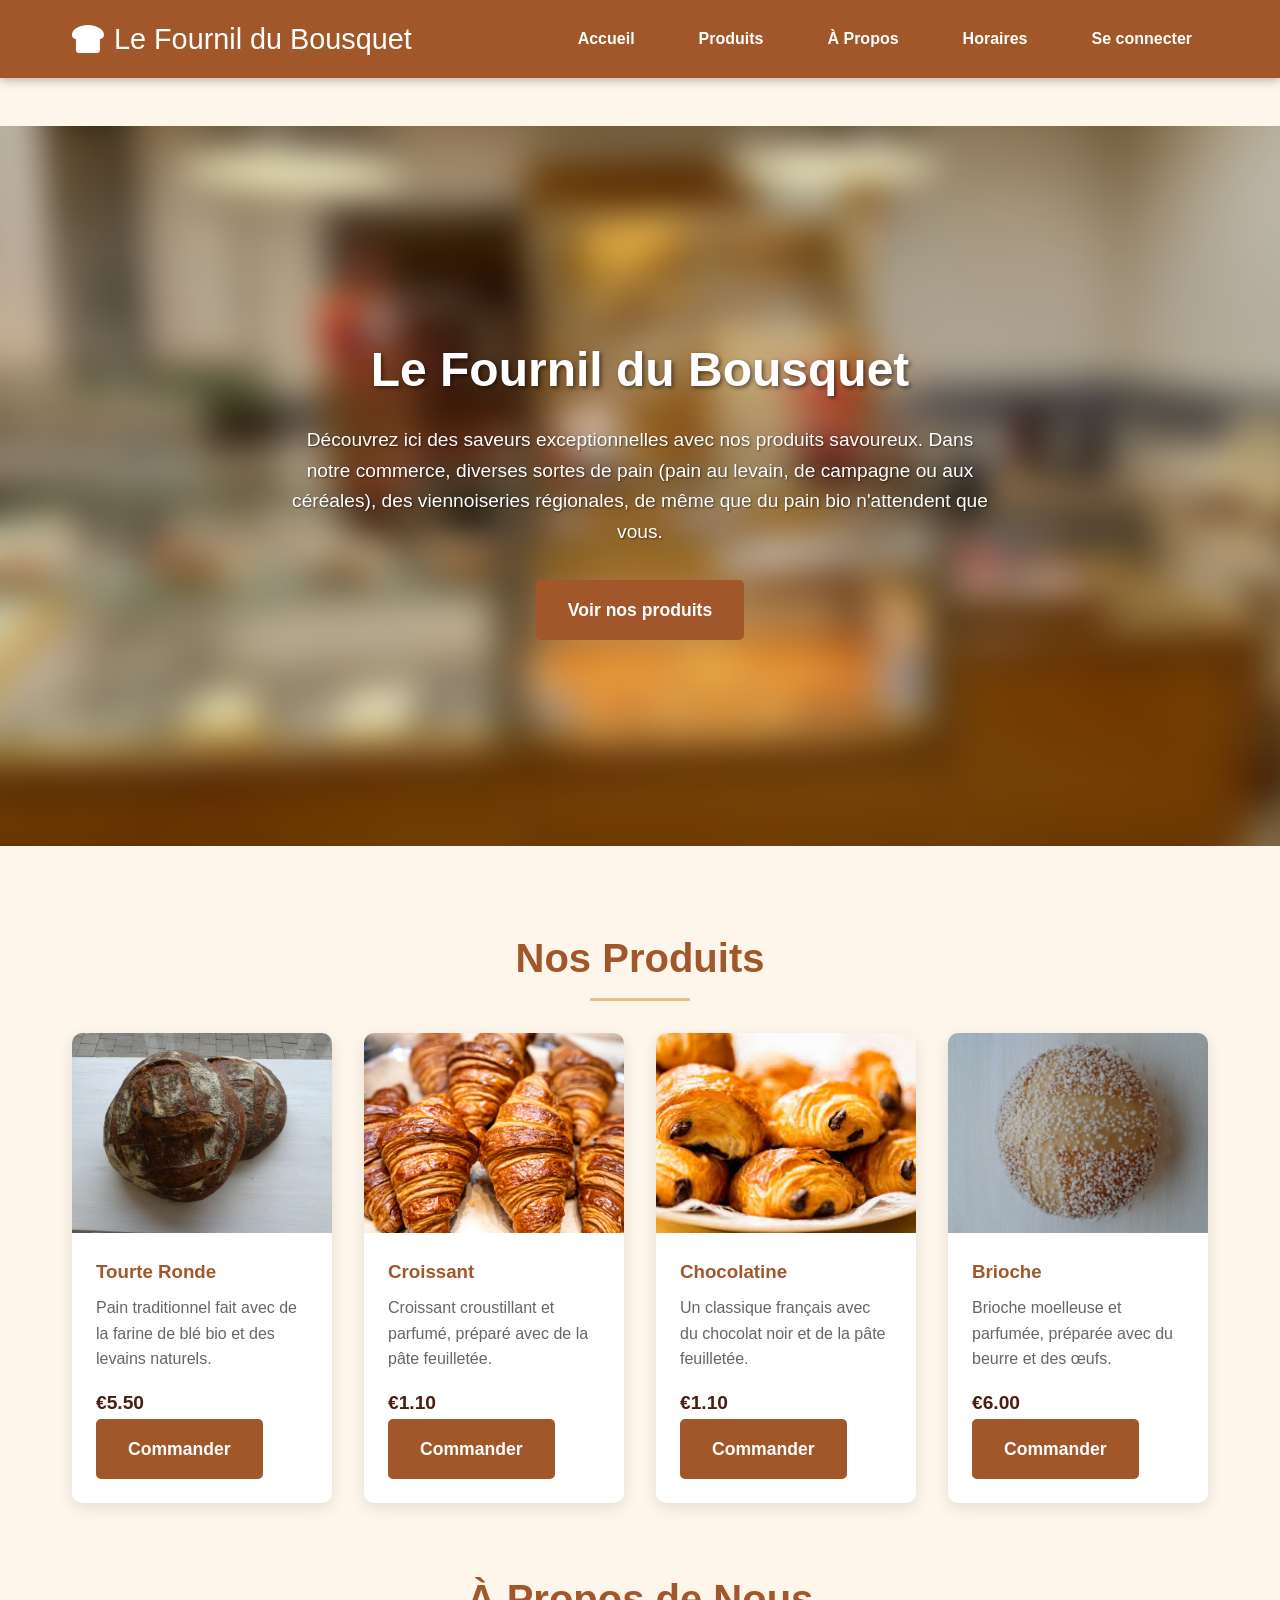
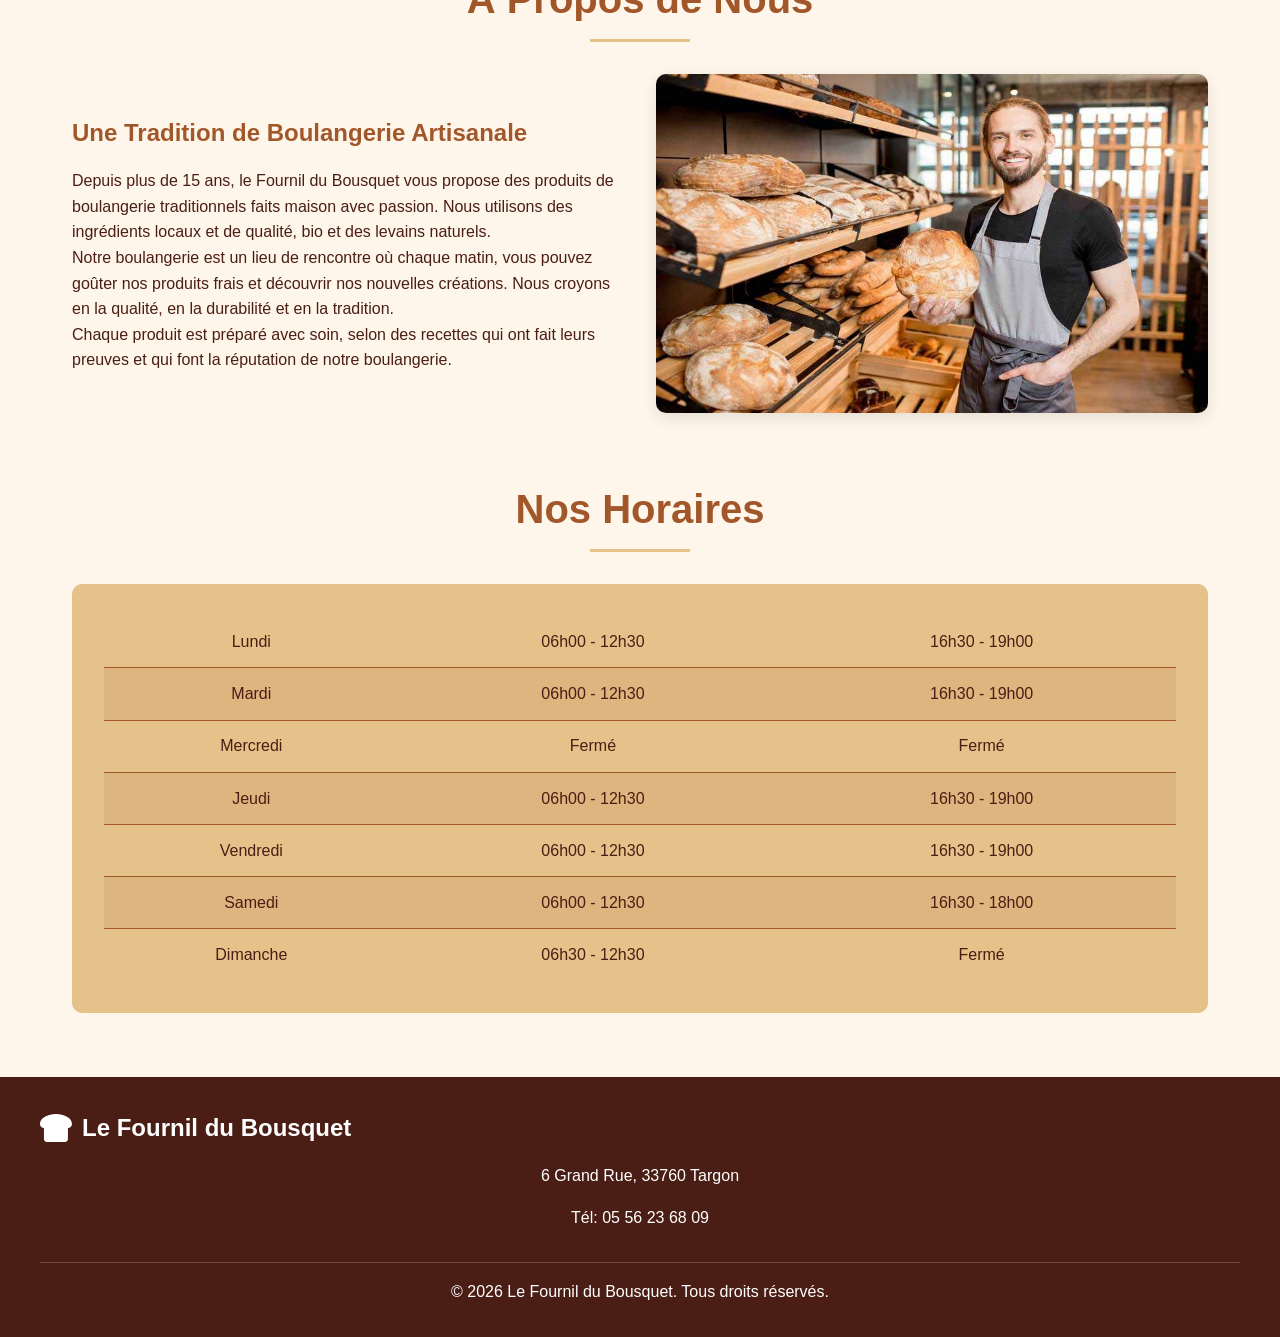
==== index.html @ e54edb01 "v1" ====
<!DOCTYPE html>
<html lang="fr">
<head>
    <meta charset="UTF-8">
    <meta name="viewport" content="width=device-width, initial-scale=1.0">
    <title>La Fournil du Bousquet</title>
    <link rel="shortcut icon" type="image" href="assets/img/bread slice light.png"/>
    <link rel="stylesheet" href="https://cdnjs.cloudflare.com/ajax/libs/font-awesome/6.4.0/css/all.min.css">
    <link rel="stylesheet" href="assets/css/style.css">
</head>
<body>
    <header>
        <div class="header-container">
            <div class="logo">
                <i class="fas fa-bread-slice"></i>
                <h1>Le Fournil du Bousquet</h1>
            </div>
            <nav>
                <ul>
                    <li><a href="#accueil">Accueil</a></li>
                    <li><a href="#produits">Produits</a></li>
                    <li><a href="#a-propos">À Propos</a></li>
                    <li><a href="#horaires">Horaires</a></li>
                    <li><a href="login-register.html">Se connecter</a></li>
                </ul>
            </nav>
        </div>
    </header>

    <section id="accueil" class="hero">
        <h2>Le Fournil du Bousquet</h2>
        <p>Découvrez ici des saveurs exceptionnelles avec nos produits savoureux. Dans notre commerce, diverses sortes de pain (pain au levain, de campagne ou aux céréales), des viennoiseries régionales, de même que du pain bio n'attendent que vous.</p>
        <a href="#produits" class="btn">Voir nos produits</a>
    </section>

    <section id="produits" class="container">
        <h2 class="section-title">Nos Produits</h2>
        <div class="products">
            <div class="product-card">
                <div class="product-img">
                    <img src="assets/img/tourte.jpg" alt="Tourte Ronde">
                </div>
                <div class="product-info">
                    <h3>Tourte Ronde</h3>
                    <p>Pain traditionnel fait avec de la farine de blé bio et des levains naturels.</p>
                    <div class="price">€5.50</div>
                    <a href="" class="btn">Commander</a>
                </div>
            </div>
            
            <div class="product-card">
                <div class="product-img">
                    <img src="assets/img/croissant.jpg" alt="Croissant">
                </div>
                <div class="product-info">
                    <h3>Croissant</h3>
                    <p>Croissant croustillant et parfumé, préparé avec de la pâte feuilletée.</p>
                    <div class="price">€1.10</div>
                    <a href="" class="btn">Commander</a>
                </div>
            </div>
            
            <div class="product-card">
                <div class="product-img">
                    <img src="assets/img/chocolatine.jpg" alt="Chocolatine">
                </div>
                <div class="product-info">
                    <h3>Chocolatine</h3>
                    <p>Un classique français avec du chocolat noir et de la pâte feuilletée.</p>
                    <div class="price">€1.10</div>
                    <a href="" class="btn">Commander</a>
                </div>
            </div>
            
            <div class="product-card">
                <div class="product-img">
                    <img src="assets/img/brioche.jpg" alt="Brioche">
                </div>
                <div class="product-info">
                    <h3>Brioche</h3>
                    <p>Brioche moelleuse et parfumée, préparée avec du beurre et des œufs.</p>
                    <div class="price">€6.00</div>
                    <a href="" class="btn">Commander</a>
                </div>
            </div>
        </div>
    </section>

    <section id="a-propos" class="container">
        <h2 class="section-title">À Propos de Nous</h2>
        <div class="about">
            <div class="about-text">
                <h2>Une Tradition de Boulangerie Artisanale</h2>
                <p>Depuis plus de 15 ans, le Fournil du Bousquet vous propose des produits de boulangerie traditionnels faits maison avec passion. Nous utilisons des ingrédients locaux et de qualité, bio et des levains naturels.</p>
                <p>Notre boulangerie est un lieu de rencontre où chaque matin, vous pouvez goûter nos produits frais et découvrir nos nouvelles créations. Nous croyons en la qualité, en la durabilité et en la tradition.</p>
                <p>Chaque produit est préparé avec soin, selon des recettes qui ont fait leurs preuves et qui font la réputation de notre boulangerie.</p>
            </div>
            <div class="about-img">
                <img src="assets/img/boulanger.jpg" alt="Boulanger en action">
            </div>
        </div>
    </section>

    <section id="horaires" class="container">
        <h2 class="section-title">Nos Horaires</h2>
        <div class="hours">
            <table class="hours-table">
                <tr>
                    <td>Lundi</td>
                    <td>06h00 - 12h30</td>
                    <td>16h30 - 19h00</td>
                </tr>
                <tr>
                    <td>Mardi</td>
                    <td>06h00 - 12h30</td>
                    <td>16h30 - 19h00</td>
                </tr>
                <tr>
                    <td>Mercredi</td>
                    <td>Fermé</td>
                    <td>Fermé</td>
                </tr>
                <tr>
                    <td>Jeudi</td>
                    <td>06h00 - 12h30</td>
                    <td>16h30 - 19h00</td>
                </tr>
                <tr>
                    <td>Vendredi</td>
                    <td>06h00 - 12h30</td>
                    <td>16h30 - 19h00</td>
                </tr>
                <tr>
                    <td>Samedi</td>
                    <td>06h00 - 12h30</td>
                    <td>16h30 - 18h00</td>
                </tr>
                <tr>
                    <td>Dimanche</td>
                    <td>06h30 - 12h30</td>
                    <td>Fermé</td>
                </tr>
            </table>
        </div>
    </section>

    <footer>
        <div class="footer-content">
            <div class="logo">
                <i class="fas fa-bread-slice"></i>
                <h2>Le Fournil du Bousquet</h2>
            </div>
            <p>6 Grand Rue, 33760 Targon</p>
            <p>Tél: 05 56 23 68 09

            </p>
            <div class="copyright">
                <p>&copy; 2026 Le Fournil du Bousquet. Tous droits réservés.</p>
            </div>
        </div>
    </footer>

    <script>
        // Smooth scrolling pour les liens du menu
        document.querySelectorAll('a[href^="#"]').forEach(anchor => {
            anchor.addEventListener('click', function (e) {
                e.preventDefault();
                document.querySelector(this.getAttribute('href')).scrollIntoView({
                    behavior: 'smooth'
                });
            });
        });

        // Animation au scroll
        const observerOptions = {
            root: null,
            rootMargin: '0px',
            threshold: 0.1
        };

        const observer = new IntersectionObserver((entries) => {
            entries.forEach(entry => {
                if (entry.isIntersecting) {
                    entry.target.classList.add('animated');
                }
            });
        }, observerOptions);

        document.querySelectorAll('.product-card, .about-text, .about-img, .hours, .contact').forEach(el => {
            observer.observe(el);
        });

        // Animation des cartes au passage de la souris
        const productCards = document.querySelectorAll('.product-card');
        productCards.forEach(card => {
            card.addEventListener('mouseenter', () => {
                card.style.transform = 'translateY(-10px)';
            });
            card.addEventListener('mouseleave', () => {
                card.style.transform = 'translateY(0)';
            });
        });

        // Gestion du formulaire de contact
        const contactForm = document.querySelector('.contact-form');
        if (contactForm) {
            contactForm.addEventListener('submit', function(e) {
                e.preventDefault();
                alert('Merci pour votre message ! Nous vous répondrons dans les plus brefs délais.');
                this.reset();
            });
        }
    </script>
</body>
</html>
---- assets/css/style.css ----
* {
    margin: 0;
    padding: 0;
    box-sizing: border-box;
    font-family: "Open Sans", "Verdana", sans-serif;
}

:root {
    --primary: #A2572A;
    --secondary: #E6C28B;
    --light: #FFF6EB;
    --dark: #4A1E14;
}

body {
    background-color: var(--light);
    color: var(--dark);
    line-height: 1.6;
}

header {
    background: var(--primary);
    color: white;
    padding: 1rem 0;
    position: sticky;
    top: 0;
    z-index: 100;
    box-shadow: 0 2px 10px rgba(0, 0, 0, 0.3);
}

.header-container {
    display: flex;
    justify-content: space-between;
    align-items: center;
    max-width: 1200px;
    margin: 0 auto;
    padding: 0 2rem;
}

.logo {
    display: flex;
    align-items: center;
    gap: 10px;
}

.logo i {
    font-size: 2rem;
}

.logo h1 {
    font-size: 1.8rem;
    font-weight: normal;
}

nav ul {
    display: flex;
    list-style: none;
    gap: 2rem;
}

nav a {
    color: white;
    text-decoration: none;
    font-weight: bold;
    padding: 0.5rem 1rem;
    border-radius: 5px;
    transition: all 0.3s ease;
}

nav a:hover {
    background-color: rgba(255, 255, 255, 0.2);
}

.hero {
    position: relative;
    height: 80vh;
    display: flex;
    flex-direction: column;
    justify-content: center;
    align-items: center;
    text-align: center;
    color: white;
    padding: 2rem;
    overflow: hidden;
}

.hero::before {
    content: "";
    position: absolute;
    inset: 0;
    background-image: url('../img/background.png');
    background-size: cover;
    background-position: center;
    filter: blur(15px);
    transform: scale(1.2);
    z-index: 0;
}

.hero > * {
    position: relative;
    z-index: 1;
}
 
.hero h2 {
    font-size: 3rem;
    margin-bottom: 1rem;
    text-shadow: 2px 2px 4px rgba(0, 0, 0, 0.5);
}

.hero p {
    font-size: 1.2rem;
    max-width: 700px;
    margin-bottom: 2rem;
    text-shadow: 1px 1px 2px rgba(0, 0, 0, 0.5);
}

.btn {
    display: inline-block;
    background-color: var(--primary);
    color: white;
    padding: 1rem 2rem;
    border: none;
    border-radius: 5px;
    font-size: 1.1rem;
    font-weight: bold;
    cursor: pointer;
    transition: all 0.3s ease;
    text-decoration: none;
}

.btn:hover {
    background-color: var(--dark);
    transform: translateY(-3px);
    box-shadow: 0 5px 15px rgba(0, 0, 0, 0.3);
}

.container {
    max-width: 1200px;
    margin: 0 auto;
    padding: 2rem;
}

section {
    margin: 3rem 0;
}

.section-title {
    text-align: center;
    font-size: 2.5rem;
    margin-bottom: 2rem;
    color: var(--primary);
    position: relative;
}

.section-title::after {
    content: '';
    display: block;
    width: 100px;
    height: 3px;
    background-color: var(--secondary);
    margin: 0.5rem auto;
}

.products {
    display: grid;
    grid-template-columns: repeat(auto-fit, minmax(250px, 1fr));
    gap: 2rem;
}

.product-card {
    background-color: white;
    border-radius: 10px;
    overflow: hidden;
    box-shadow: 0 5px 15px rgba(0, 0, 0, 0.1);
    transition: transform 0.3s ease;
}

.product-card:hover {
    transform: translateY(-10px);
}

.product-img {
    height: 200px;
    overflow: hidden;
}

.product-img img {
    width: 100%;
    height: 100%;
    object-fit: cover;
    transition: transform 0.5s ease;
}

.product-card:hover .product-img img {
    transform: scale(1.1);
}

.product-info {
    padding: 1.5rem;
}

.product-info h3 {
    color: var(--primary);
    margin-bottom: 0.5rem;
}

.product-info p {
    color: #666;
    margin-bottom: 1rem;
}

.price {
    font-weight: bold;
    color: var(--dark);
    font-size: 1.2rem;
}

.about {
    display: flex;
    align-items: center;
    gap: 2rem;
    flex-wrap: wrap;
}

.about-text {
    flex: 1;
    min-width: 300px;
}

.about-text h2 {
    color: var(--primary);
    margin-bottom: 1rem;
}

.about-img {
    flex: 1;
    min-width: 300px;
    border-radius: 10px;
    overflow: hidden;
    box-shadow: 0 5px 15px rgba(0, 0, 0, 0.1);
}

.about-img img {
    width: 100%;
    height: auto;
    display: block;
    transition: transform 0.5s ease;
}

.about-img img:hover {
    transform: scale(1.1);
}

.hours {
    background-color: var(--secondary);
    padding: 2rem;
    border-radius: 10px;
    margin: 2rem 0;
}

.hours h3 {
    text-align: center;
    color: var(--dark);
    margin-bottom: 1.5rem;
}

.hours-table {
    width: 100%;
    border-collapse: collapse;
}

.hours-table td {
    padding: 0.8rem;
    text-align: center;
    border-bottom: 1px solid var(--primary);
}

.hours-table tr:last-child td {
    border-bottom: none;
}

.hours-table tr:nth-child(even) {
    background-color: rgba(139, 69, 19, 0.1);
}

footer {
    background-color: var(--dark);
    color: white;
    padding: 2rem;
    text-align: center;
}

.footer-content {
    max-width: 1200px;
    margin: 0 auto;
    display: flex;
    flex-direction: column;
    gap: 1rem;
}

.copyright {
    margin-top: 1rem;
    padding-top: 1rem;
    border-top: 1px solid rgba(255, 255, 255, 0.2);
}

@media (max-width: 768px) {
    .header-container {
        flex-direction: column;
        gap: 1rem;
    }
    
    nav ul {
        gap: 1rem;
        flex-wrap: wrap;
        justify-content: center;
    }
    
    .hero h2 {
        font-size: 2rem;
    }
    
    .about {
        flex-direction: column;
    }
}
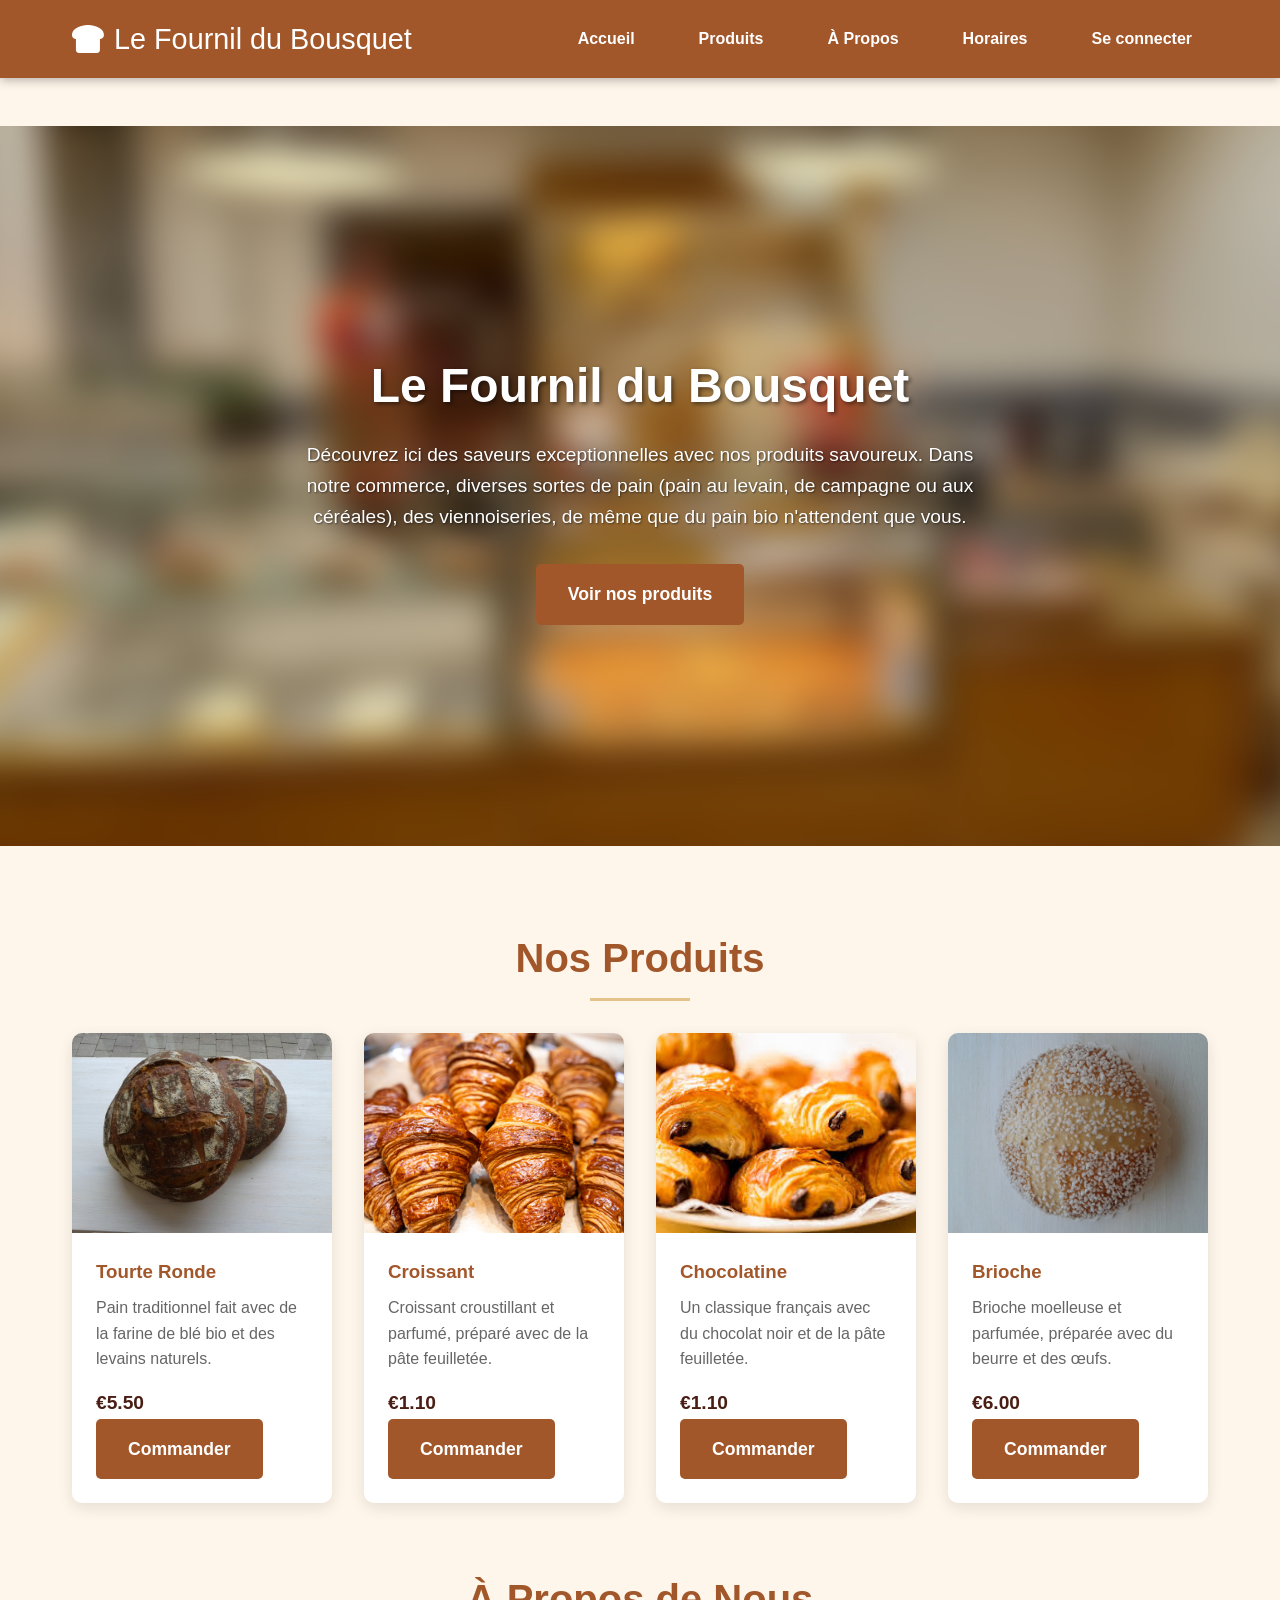
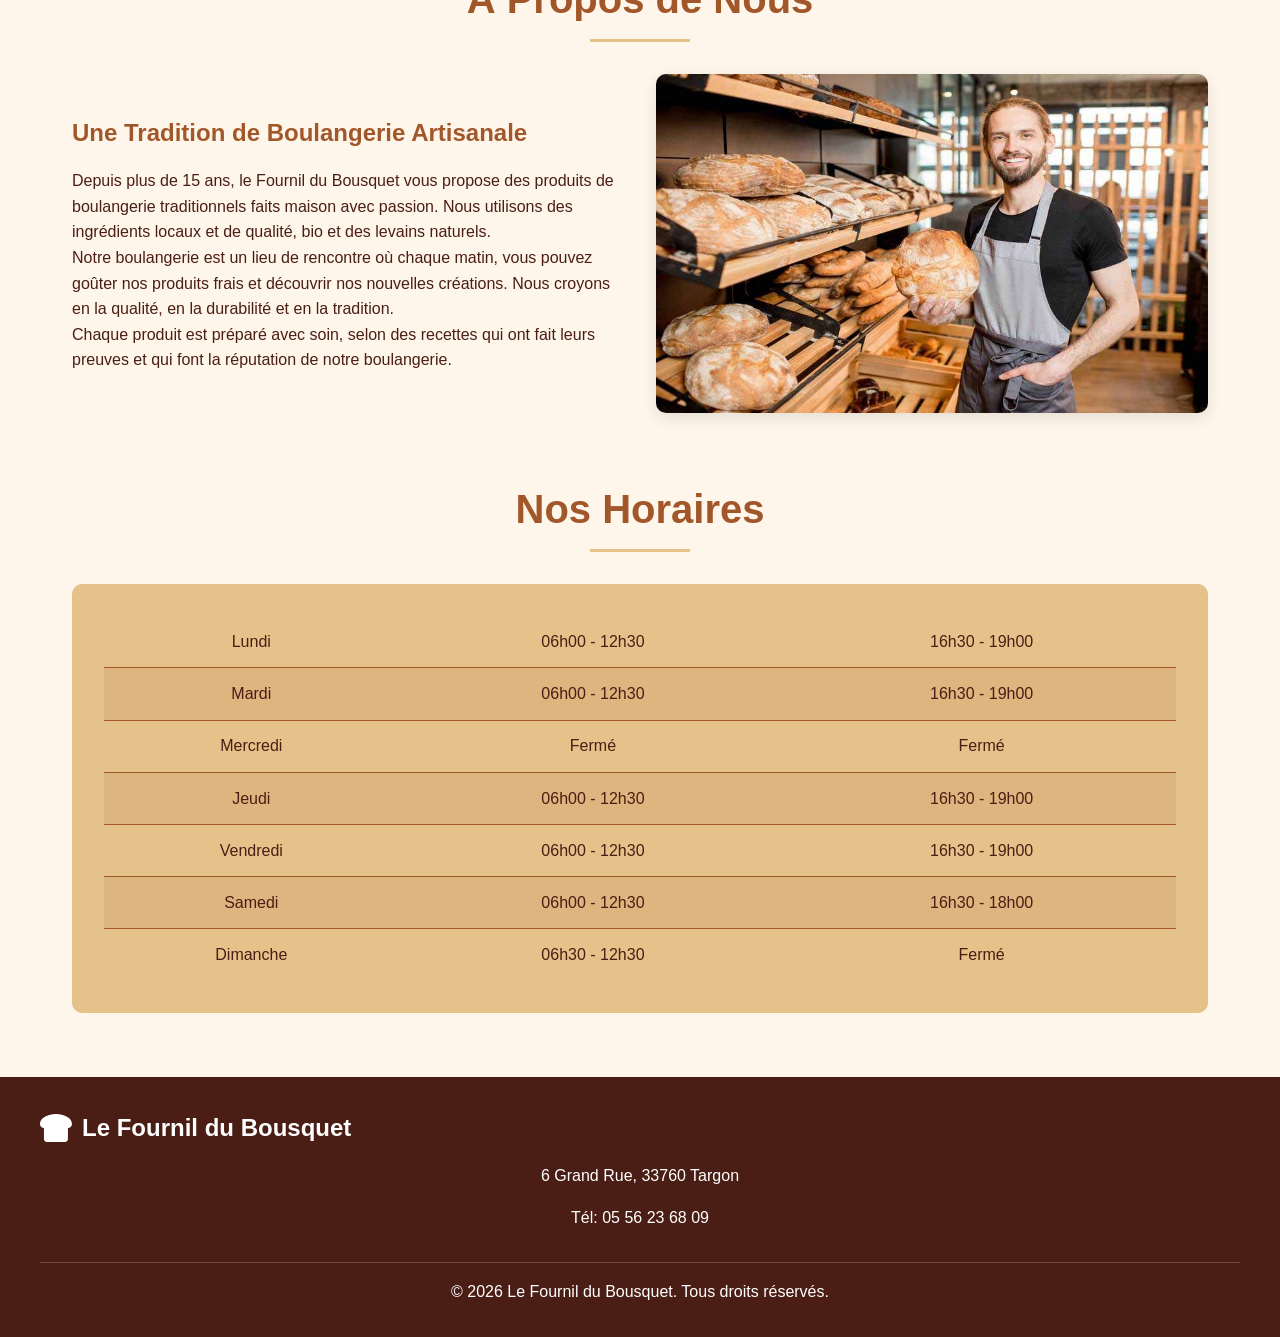
==== commit e10eba44: "Update index.html" ====
--- a/index.html
+++ b/index.html
@@ -29,7 +29,7 @@
 
     <section id="accueil" class="hero">
         <h2>Le Fournil du Bousquet</h2>
-        <p>Découvrez ici des saveurs exceptionnelles avec nos produits savoureux. Dans notre commerce, diverses sortes de pain (pain au levain, de campagne ou aux céréales), des viennoiseries régionales, de même que du pain bio n'attendent que vous.</p>
+        <p>Découvrez ici des saveurs exceptionnelles avec nos produits savoureux. Dans notre commerce, diverses sortes de pain (pain au levain, de campagne ou aux céréales), des viennoiseries, de même que du pain bio n'attendent que vous.</p>
         <a href="#produits" class="btn">Voir nos produits</a>
     </section>
 
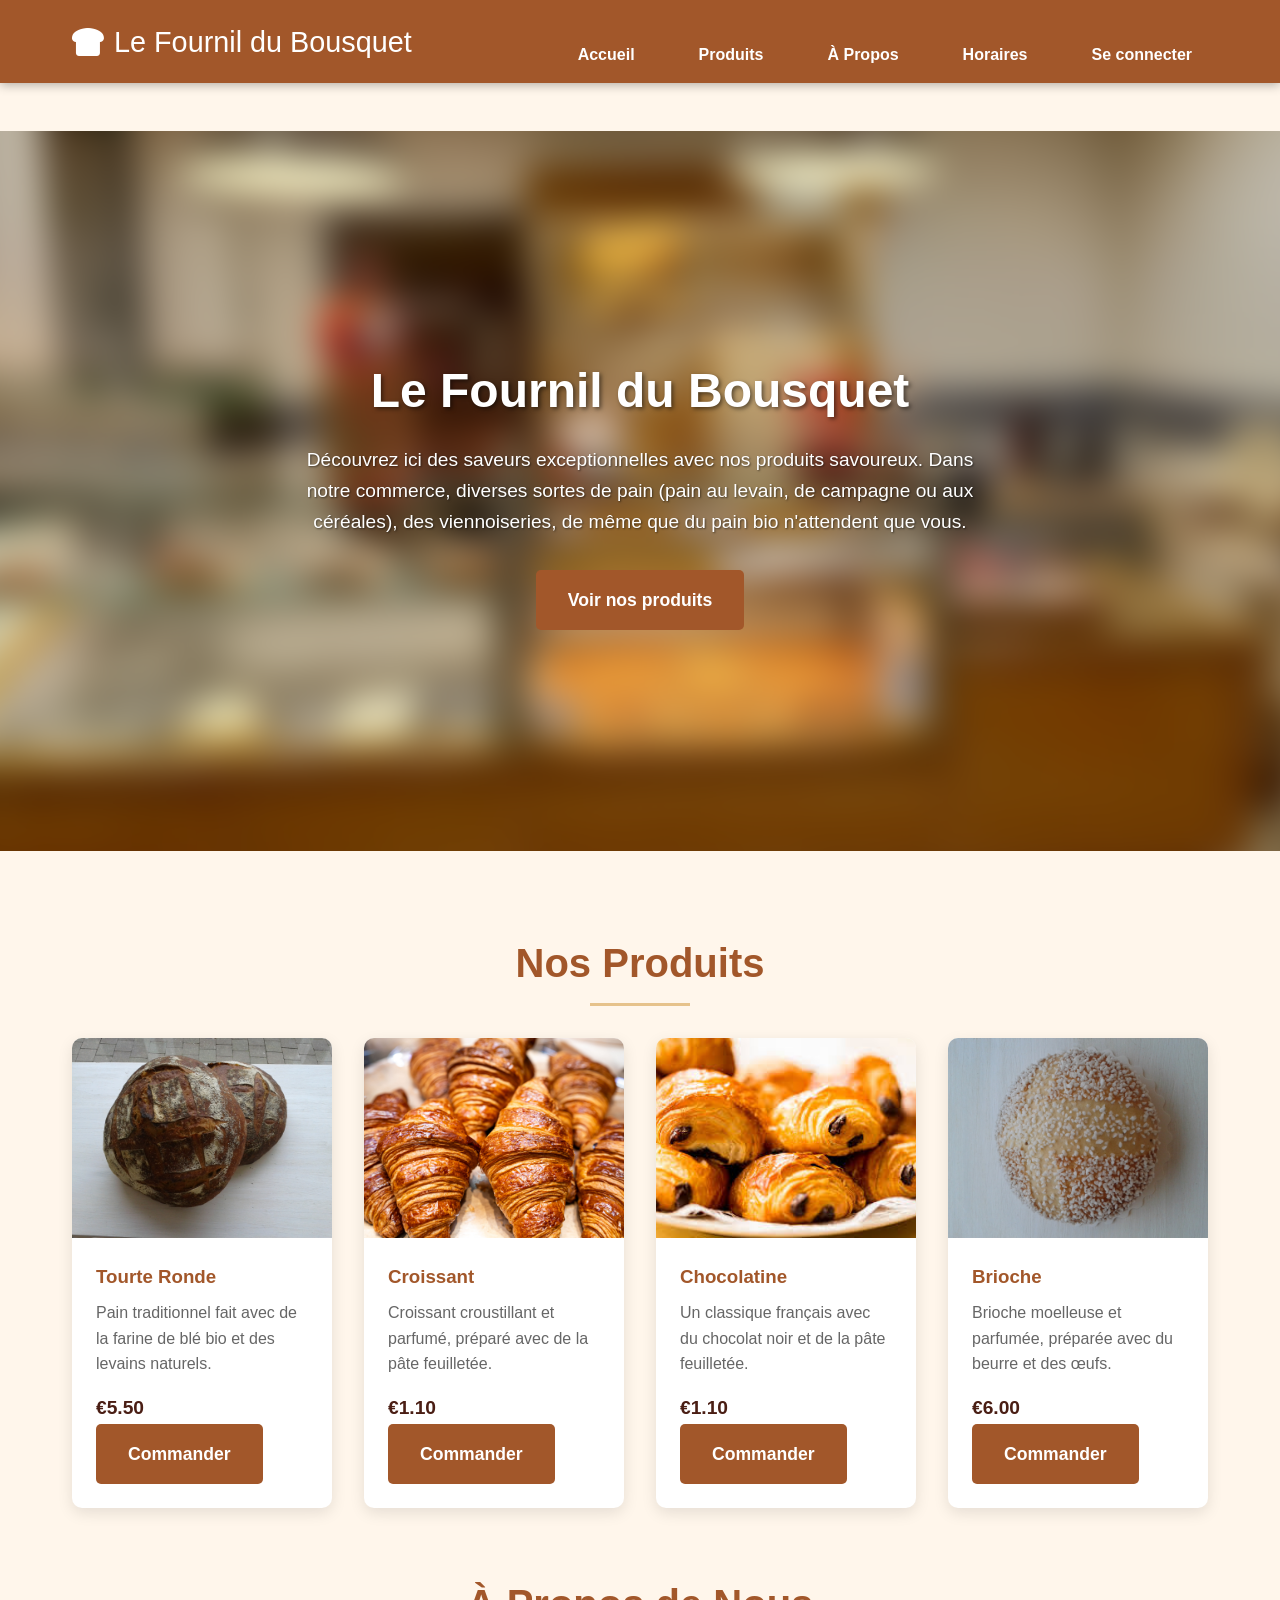
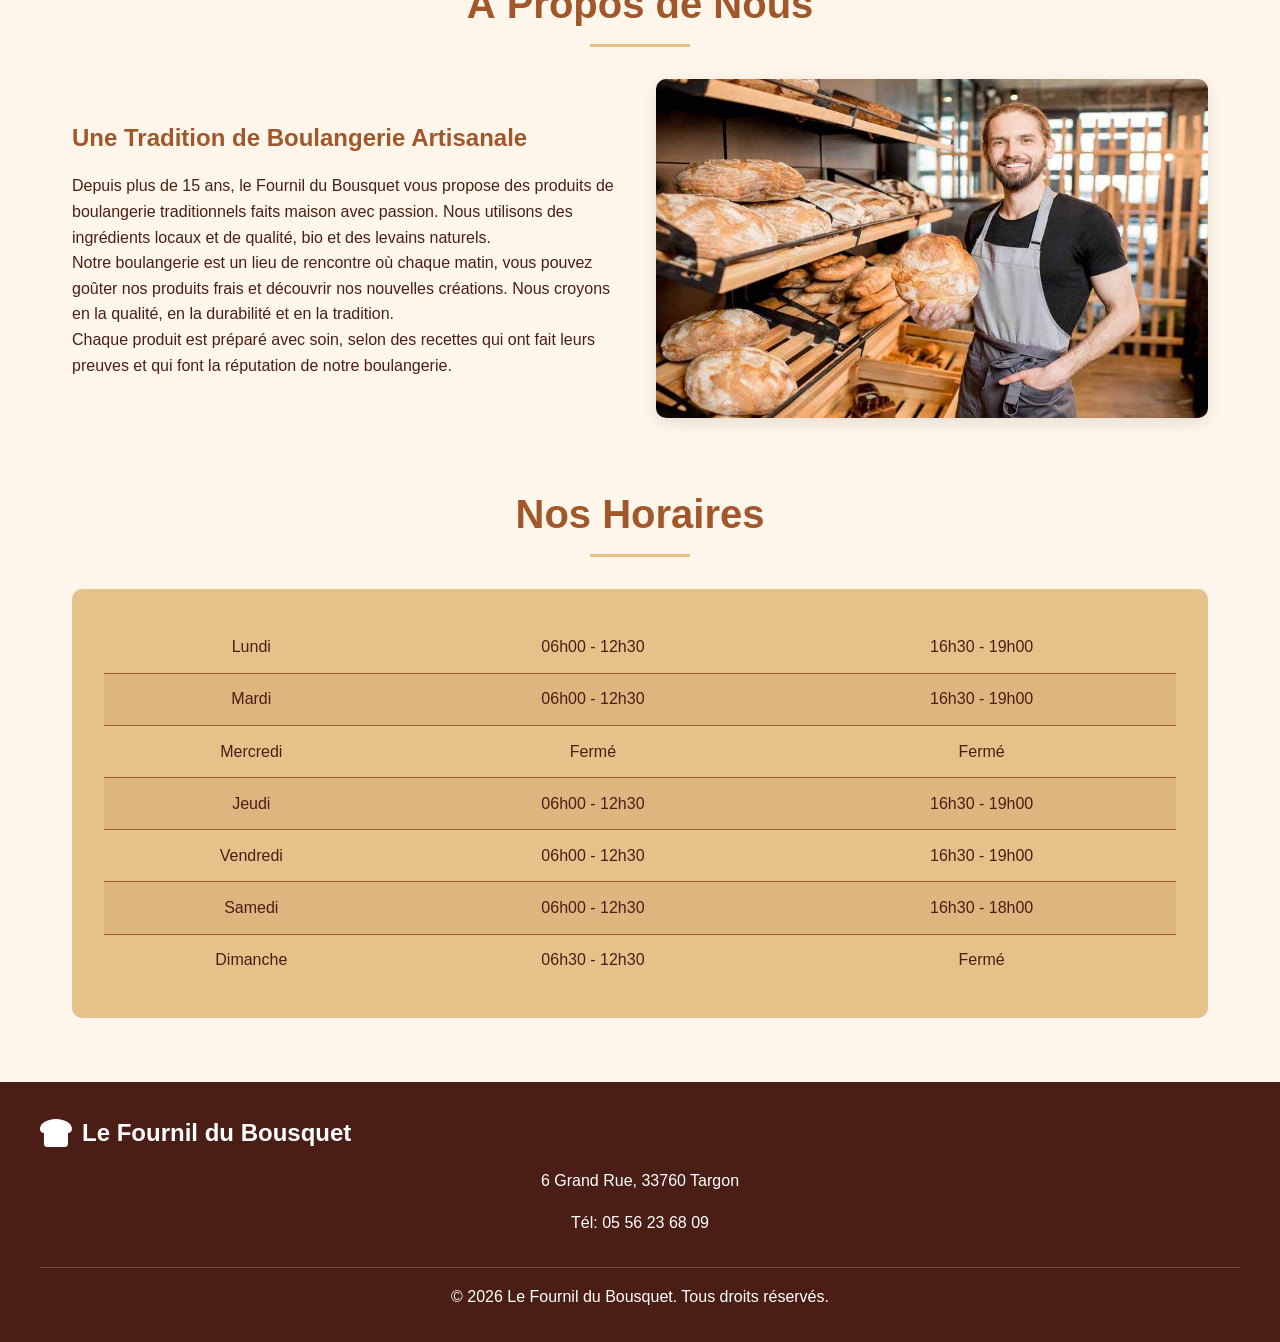
==== commit 9497c287: "responsive menu" ====
--- a/index.html
+++ b/index.html
@@ -4,7 +4,7 @@
     <meta charset="UTF-8">
     <meta name="viewport" content="width=device-width, initial-scale=1.0">
     <title>La Fournil du Bousquet</title>
-    <link rel="shortcut icon" type="image" href="assets/img/bread slice light.png"/>
+    <link rel="shortcut icon" type="image" href="assets/img/bread slice light.png">
     <link rel="stylesheet" href="https://cdnjs.cloudflare.com/ajax/libs/font-awesome/6.4.0/css/all.min.css">
     <link rel="stylesheet" href="assets/css/style.css">
 </head>
@@ -15,15 +15,20 @@
                 <i class="fas fa-bread-slice"></i>
                 <h1>Le Fournil du Bousquet</h1>
             </div>
-            <nav>
-                <ul>
-                    <li><a href="#accueil">Accueil</a></li>
-                    <li><a href="#produits">Produits</a></li>
-                    <li><a href="#a-propos">À Propos</a></li>
-                    <li><a href="#horaires">Horaires</a></li>
-                    <li><a href="login-register.html">Se connecter</a></li>
-                </ul>
-            </nav>
+            <div class="menu">
+                <button id="menu-btn" style="background:none;border:none;cursor:pointer;">
+                    <i class="fas fa-bars"></i>
+                </button>
+                <nav>
+                    <ul id="menu-list">
+                        <li><a href="#accueil">Accueil</a></li>
+                        <li><a href="#produits">Produits</a></li>
+                        <li><a href="#a-propos">À Propos</a></li>
+                        <li><a href="#horaires">Horaires</a></li>
+                        <li><a href="login-register.html">Se connecter</a></li>
+                    </ul>
+                </nav>
+            </div>
         </div>
     </header>
 
@@ -159,57 +164,7 @@
             </div>
         </div>
     </footer>
-
-    <script>
-        // Smooth scrolling pour les liens du menu
-        document.querySelectorAll('a[href^="#"]').forEach(anchor => {
-            anchor.addEventListener('click', function (e) {
-                e.preventDefault();
-                document.querySelector(this.getAttribute('href')).scrollIntoView({
-                    behavior: 'smooth'
-                });
-            });
-        });
-
-        // Animation au scroll
-        const observerOptions = {
-            root: null,
-            rootMargin: '0px',
-            threshold: 0.1
-        };
-
-        const observer = new IntersectionObserver((entries) => {
-            entries.forEach(entry => {
-                if (entry.isIntersecting) {
-                    entry.target.classList.add('animated');
-                }
-            });
-        }, observerOptions);
-
-        document.querySelectorAll('.product-card, .about-text, .about-img, .hours, .contact').forEach(el => {
-            observer.observe(el);
-        });
-
-        // Animation des cartes au passage de la souris
-        const productCards = document.querySelectorAll('.product-card');
-        productCards.forEach(card => {
-            card.addEventListener('mouseenter', () => {
-                card.style.transform = 'translateY(-10px)';
-            });
-            card.addEventListener('mouseleave', () => {
-                card.style.transform = 'translateY(0)';
-            });
-        });
-
-        // Gestion du formulaire de contact
-        const contactForm = document.querySelector('.contact-form');
-        if (contactForm) {
-            contactForm.addEventListener('submit', function(e) {
-                e.preventDefault();
-                alert('Merci pour votre message ! Nous vous répondrons dans les plus brefs délais.');
-                this.reset();
-            });
-        }
-    </script>
+    
+    <script src="assets/js/script.js"></script>
 </body>
 </html>
--- a/assets/css/style.css
+++ b/assets/css/style.css
@@ -24,8 +24,22 @@
     padding: 1rem 0;
     position: sticky;
     top: 0;
-    z-index: 100;
+    z-index: 1000;
     box-shadow: 0 2px 10px rgba(0, 0, 0, 0.3);
+    overflow: visible;
+}
+
+.menu {
+    position: relative;
+    cursor: pointer;
+    z-index: 1001;
+    overflow: visible;
+}
+
+.menu i {
+    font-size: 1.5rem;
+    color: white;
+    display: none;
 }
 
 .header-container {
@@ -305,21 +319,62 @@
 }
 
 @media (max-width: 768px) {
+    .menu {
+        position: relative;
+    }
+
+    .menu i {
+        display: block;
+    }
+
     .header-container {
+        flex-direction: row;
+        align-items: center;
+        justify-content: space-between;
+        padding: 0 2rem 0 2rem;
+    }
+
+    .header-container > .logo {
+        padding: 0.8rem 0;
+    }
+
+    nav ul {
+        position: fixed;
+        top: auto;
+        left: 50%;
+        transform: translateX(-50%);
+        display: flex;
         flex-direction: column;
-        gap: 1rem;
-    }
-    
-    nav ul {
-        gap: 1rem;
-        flex-wrap: wrap;
-        justify-content: center;
-    }
-    
+        gap: 0;
+        max-height: 0;
+        overflow: hidden;
+        transition: max-height 0.35s ease;
+        border-radius: 0 0 10px 10px;
+        background-color: var(--dark);
+        width: 90%;
+        max-width: 300px;
+        box-sizing: border-box;
+        text-align: center;
+        z-index: 9999;
+    }
+
+    nav ul.open {
+        max-height: 500px;
+    }
+
+    nav ul li {
+        border-top: 1px solid rgba(255, 255, 255, 0.15);
+    }
+
+    nav a {
+        display: block;
+        padding: 0.75rem 1rem;
+    }
+
     .hero h2 {
         font-size: 2rem;
     }
-    
+
     .about {
         flex-direction: column;
     }
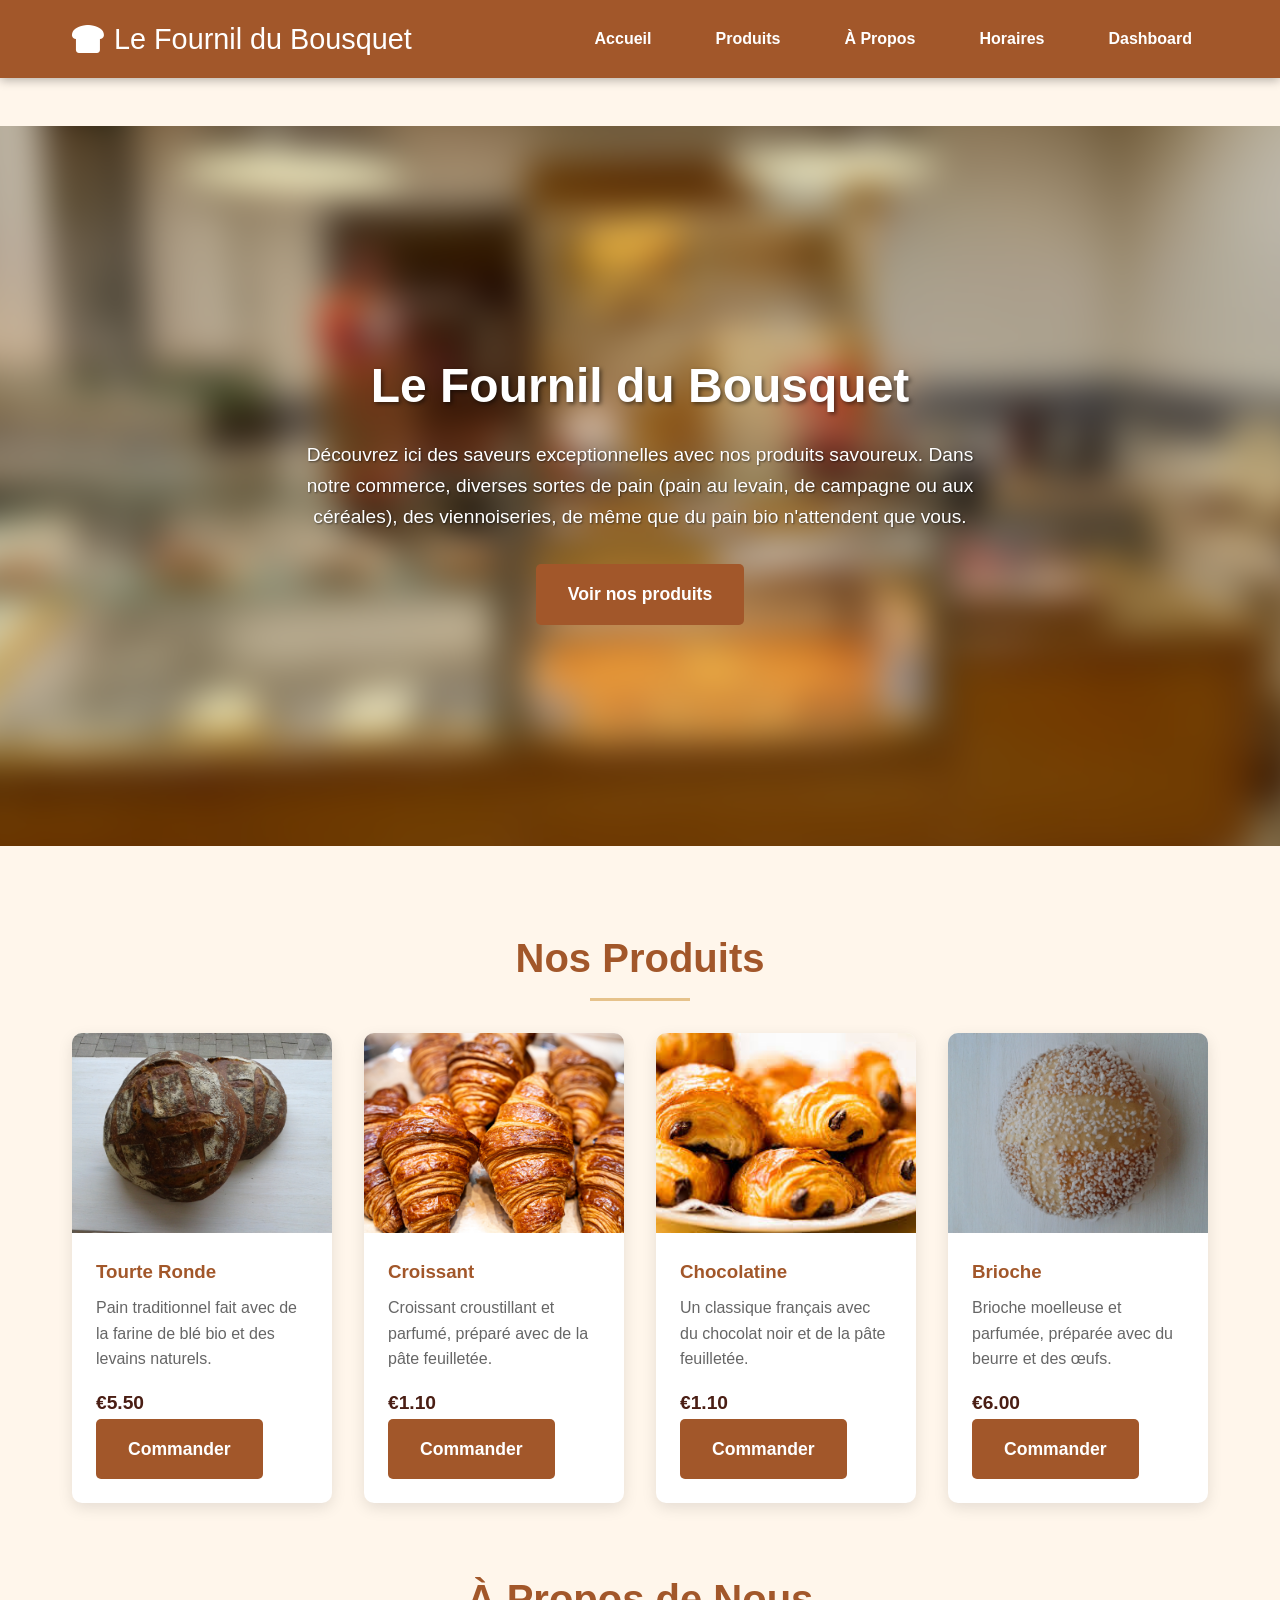
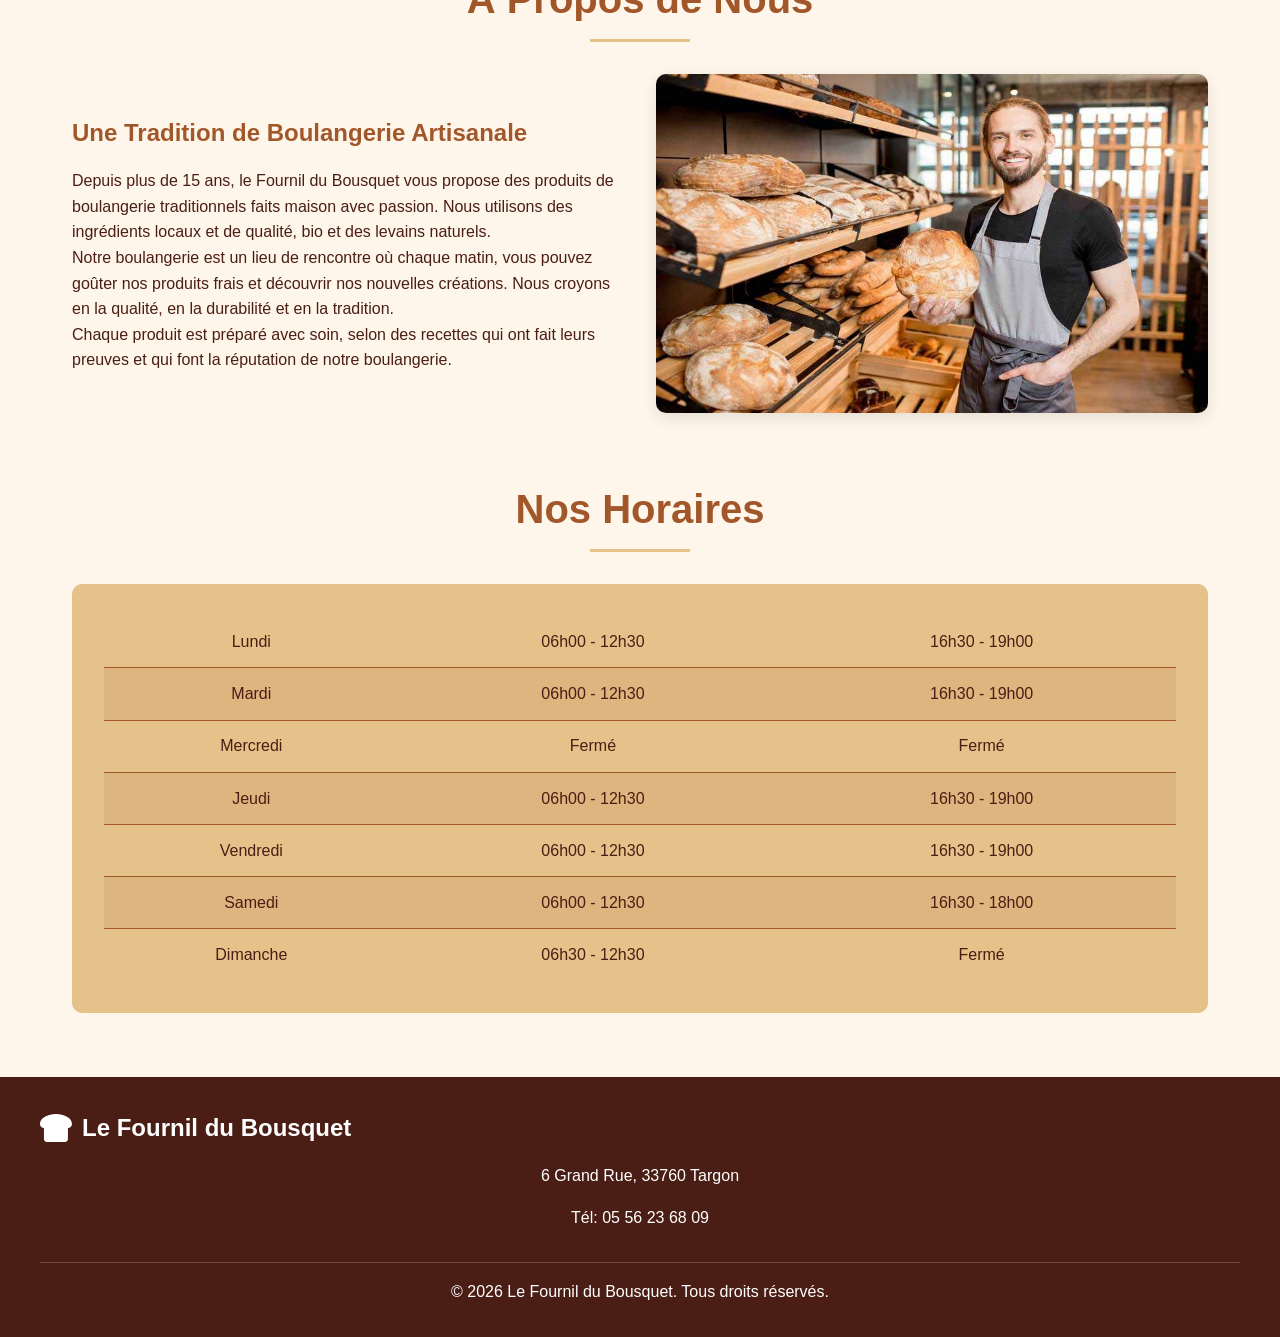
==== commit 38f3bf91: "ajout dashboard" ====
--- a/index.html
+++ b/index.html
@@ -25,7 +25,7 @@
                         <li><a href="#produits">Produits</a></li>
                         <li><a href="#a-propos">À Propos</a></li>
                         <li><a href="#horaires">Horaires</a></li>
-                        <li><a href="login-register.html">Se connecter</a></li>
+                        <li><a href="login-register.html">Dashboard</a></li>
                     </ul>
                 </nav>
             </div>
--- a/assets/css/style.css
+++ b/assets/css/style.css
@@ -30,6 +30,8 @@
 }
 
 .menu {
+    display: flex;
+    align-items: center;
     position: relative;
     cursor: pointer;
     z-index: 1001;
@@ -378,4 +380,9 @@
     .about {
         flex-direction: column;
     }
+
+    .hours {
+        padding: 1rem;
+    }
+
 }
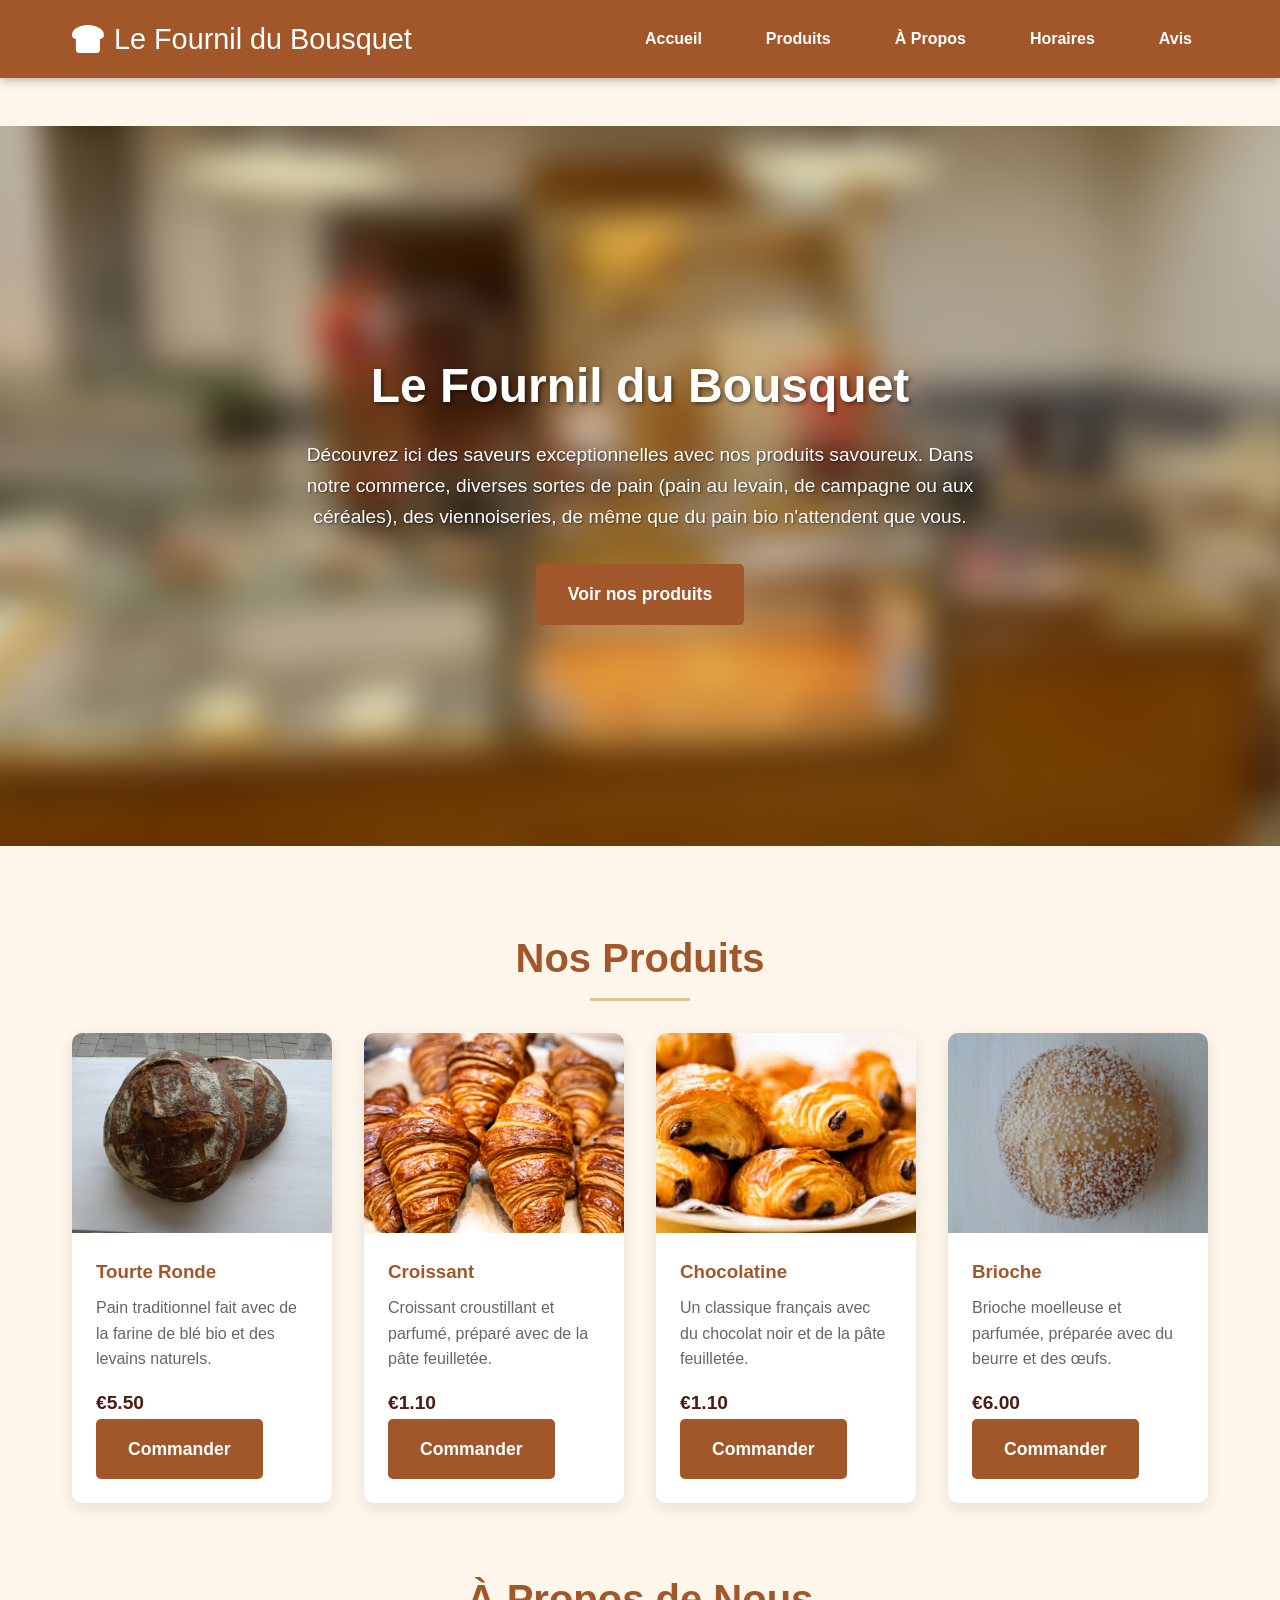
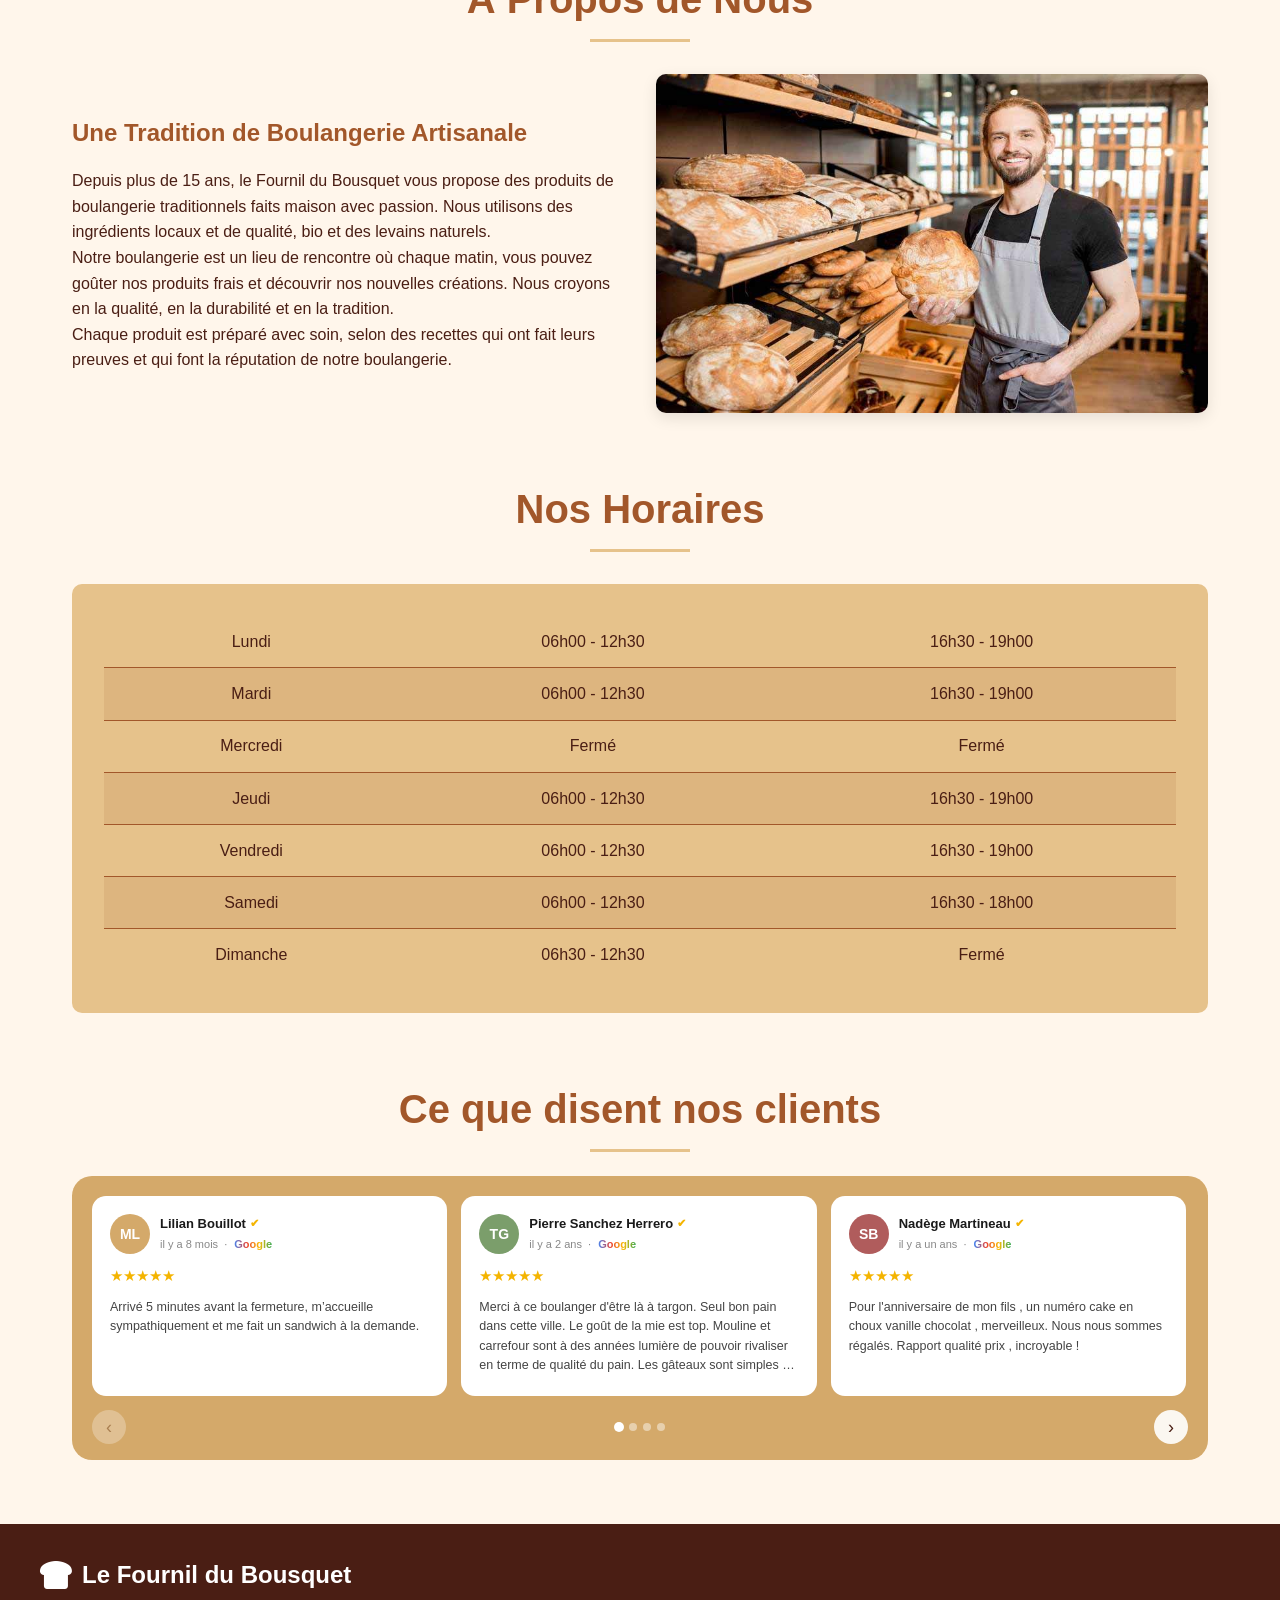
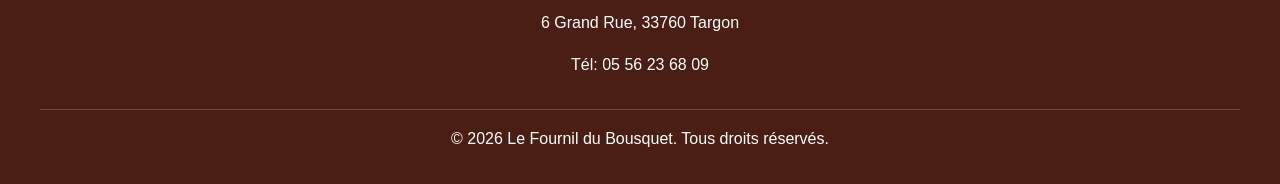
==== commit 17c6072d: "Ajout des avis google" ====
--- a/index.html
+++ b/index.html
@@ -25,7 +25,7 @@
                         <li><a href="#produits">Produits</a></li>
                         <li><a href="#a-propos">À Propos</a></li>
                         <li><a href="#horaires">Horaires</a></li>
-                        <li><a href="login-register.html">Dashboard</a></li>
+                        <li><a href="#reviews">Avis</a></li>
                     </ul>
                 </nav>
             </div>
@@ -147,6 +147,117 @@
                 </tr>
             </table>
         </div>
+        
+        <div class="reviews-section" id="reviews">
+            <div class="reviews-header">
+                <h2>Ce que disent nos clients</h2>
+            </div>
+
+            <div class="carousel-wrapper">
+                <div class="carousel-track-outer">
+                <div class="carousel-track" id="track">
+
+                    <div class="review-card">
+                    <div class="card-header">
+                        <div class="avatar" style="background:#D4A96A;">
+                        <img src="https://lh3.googleusercontent.com/a/ACg8ocIkPGskjCrVYZ_VginjZIrQsYH0YVMkgM-C8ZnV2E7BIqjckHc=w90-h90-p-rp-mo-ba2-br100" alt="avatar" onerror="this.style.display='none';this.parentNode.textContent='ML'">
+                        </div>
+                        <div class="reviewer-info">
+                        <div class="reviewer-name">Lilian Bouillot <span class="verified-badge">✔</span></div>
+                        <div class="review-meta">il y a 8 mois &nbsp;·&nbsp; <span class="google-logo">Google</span></div>
+                        </div>
+                    </div>
+                    <div class="stars">★★★★★</div>
+                    <div class="review-text">Arrivé 5 minutes avant la fermeture, m’accueille sympathiquement et me fait un sandwich à la demande.</div>
+                    </div>
+
+                    <div class="review-card">
+                    <div class="card-header">
+                        <div class="avatar" style="background:#7B9E6B;">
+                        <img src="https://lh3.googleusercontent.com/a-/ALV-UjVqCVkvcEUwwLsoh1yQkAi1ly_9TsTuoxj0Vh5x1s8NPhKimz-u=w90-h90-p-rp-mo-ba3-br100" alt="avatar" onerror="this.style.display='none';this.parentNode.textContent='TG'">
+                        </div>
+                        <div class="reviewer-info">
+                        <div class="reviewer-name">Pierre Sanchez Herrero <span class="verified-badge">✔</span></div>
+                        <div class="review-meta">il y a 2 ans &nbsp;·&nbsp; <span class="google-logo">Google</span></div>
+                        </div>
+                    </div>
+                    <div class="stars">★★★★★</div>
+                    <div class="review-text">Merci à ce boulanger d'être là à targon. Seul bon pain dans cette ville. Le goût de la mie est top. Mouline et carrefour sont à des années lumière de pouvoir rivaliser en terme de qualité du pain.
+
+Les gâteaux sont simples et très bons. Que ce soit les choux à la crème ou les autres gâteaux. Pas de surgelé . Je le précise car je pense que certains le pratiquent massivement dans les alentours.
+
+Merci pour votre travail</div>
+                    </div>
+
+                    <div class="review-card">
+                    <div class="card-header">
+                        <div class="avatar" style="background:#B05C5C;">
+                        <img src="https://lh3.googleusercontent.com/a-/ALV-UjVFv-Lno-mGWkh49zWiHXPtxyT7G_kNwcaIjJu9UUuZ74PR_HI4=w72-h72-p-rp-mo-ba3-br100" alt="avatar" onerror="this.style.display='none';this.parentNode.textContent='SB'">
+                        </div>
+                        <div class="reviewer-info">
+                        <div class="reviewer-name">Nadège Martineau<span class="verified-badge">✔</span></div>
+                        <div class="review-meta">il y a un ans &nbsp;·&nbsp; <span class="google-logo">Google</span></div>
+                        </div>
+                    </div>
+                    <div class="stars">★★★★★</div>
+                    <div class="review-text">Pour l'anniversaire de mon fils , un numéro cake en choux vanille chocolat , merveilleux.
+Nous nous sommes régalés.
+Rapport qualité prix , incroyable !</div>
+                    </div>
+
+                    <div class="review-card">
+                    <div class="card-header">
+                        <div class="avatar" style="background:#5B7FA6;">
+                        <img src="https://lh3.googleusercontent.com/a-/ALV-UjUgCBhIM3ekfogZvnD3ovlMxZxg-nKCMiSVdQ2NeBPOBOKlHog=w72-h72-p-rp-mo-ba4-br100" alt="avatar" onerror="this.style.display='none';this.parentNode.textContent='PM'">
+                        </div>
+                        <div class="reviewer-info">
+                        <div class="reviewer-name">Filipe Catarino<span class="verified-badge">✔</span></div>
+                        <div class="review-meta">il y a un an &nbsp;·&nbsp; <span class="google-logo">Google</span></div>
+                        </div>
+                    </div>
+                    <div class="stars">★★★★★</div>
+                    <div class="review-text">Très bien je m'arrête le matin pour chercher les viennoiseries pour déjeuner super juste un peut a l'écart mais pas gênant</div>
+                    </div>
+
+                    <div class="review-card">
+                    <div class="card-header">
+                        <div class="avatar" style="background:#8E6BAD;">
+                        <img src="https://lh3.googleusercontent.com/a/ACg8ocKCj_vtRqiuk5mz8wNXFHxk0HvmS-Zrree6gVHa1Wf9vieJog=w72-h72-p-rp-mo-br100" alt="avatar" onerror="this.style.display='none';this.parentNode.textContent='CF'">
+                        </div>
+                        <div class="reviewer-info">
+                        <div class="reviewer-name">Marion Gillardeau <span class="verified-badge">✔</span></div>
+                        <div class="review-meta">il y a 2 mois &nbsp;·&nbsp; <span class="google-logo">Google</span></div>
+                        </div>
+                    </div>
+                    <div class="stars">★★★★★</div>
+                    <div class="review-text">Très bon accueil , sandwich fait à la demande et découverte d'une brioche de Pâques anis / écorces d'orange un délice !</div>
+                    </div>
+
+                    <div class="review-card">
+                    <div class="card-header">
+                        <div class="avatar" style="background:#C0954A;">
+                        <img src="https://lh3.googleusercontent.com/a/ACg8ocKH0i5HtQo-kiCsoZNjDXJYafO4E7c3EBBoQuWw_2xYXH12rQ=w72-h72-p-rp-mo-br100" alt="avatar" onerror="this.style.display='none';this.parentNode.textContent='JR'">
+                        </div>
+                        <div class="reviewer-info">
+                        <div class="reviewer-name">Alain Barraud<span class="verified-badge">✔</span></div>
+                        <div class="review-meta">il y a un an &nbsp;·&nbsp; <span class="google-logo">Google</span></div>
+                        </div>
+                    </div>
+                    <div class="stars">★★★★★</div>
+                    <div class="review-text">Très sympa 🤣👍</div>
+                    </div>
+
+                </div>
+                </div>
+
+                <div class="carousel-nav">
+                <button class="nav-btn" id="prevBtn" onclick="move(-1)" aria-label="Précédent">‹</button>
+                <div class="dots" id="dots"></div>
+                <button class="nav-btn" id="nextBtn" onclick="move(1)" aria-label="Suivant">›</button>
+                </div>
+            </div>
+            </div>
+       
     </section>
 
     <footer>
--- a/assets/css/style.css
+++ b/assets/css/style.css
@@ -320,7 +320,222 @@
     border-top: 1px solid rgba(255, 255, 255, 0.2);
 }
 
+.reviews-section {
+    font-family: 'Open Sans', Verdana, sans-serif;
+    padding: 2rem 0;
+  }
+
+  .reviews-header {
+    text-align: center;
+    margin-bottom: 1.5rem;
+  }
+
+  .reviews-header h2 {
+    font-size: 2.5rem;
+    font-weight: 600;
+    color: var(--primary);
+    margin: 0 0 4px;
+  }
+
+  .reviews-header h2::after {
+    content: '';
+    display: block;
+    width: 100px;
+    height: 3px;
+    background-color: #E6C28B;
+    margin: 0.5rem auto 0;
+  }
+
+  .reviews-header p {
+    font-size: 13px;
+    color: #888;
+    margin: 0.5rem 0 0;
+  }
+
+  .carousel-wrapper {
+    background: #D4A96A;
+    border-radius: 20px;
+    padding: 20px 20px 16px;
+    position: relative;
+  }
+
+  .carousel-track-outer {
+    overflow: hidden;
+    border-radius: 12px;
+  }
+
+  .carousel-track {
+    display: flex;
+    gap: 14px;
+    transition: transform 0.4s cubic-bezier(0.25, 0.46, 0.45, 0.94);
+    align-items: stretch;
+  }
+
+  .review-card {
+    background: #fff;
+    border-radius: 14px;
+    padding: 18px;
+    min-width: calc(33.333% - 10px);
+    max-width: calc(33.333% - 10px);
+    flex-shrink: 0;
+    box-sizing: border-box;
+    display: flex;
+    flex-direction: column;
+    gap: 10px;
+    height: 200px;
+    overflow: hidden;
+  }
+
+  .card-header {
+    display: flex;
+    align-items: center;
+    gap: 10px;
+    flex-shrink: 0;
+  }
+
+  .avatar {
+    width: 40px;
+    height: 40px;
+    border-radius: 50%;
+    display: flex;
+    align-items: center;
+    justify-content: center;
+    font-size: 14px;
+    font-weight: 700;
+    flex-shrink: 0;
+    color: #fff;
+    overflow: hidden;
+  }
+
+  .avatar img {
+    width: 100%;
+    height: 100%;
+    object-fit: cover;
+    border-radius: 50%;
+    display: block;
+  }
+
+  .reviewer-info {
+    flex: 1;
+    min-width: 0;
+    overflow: hidden;
+  }
+
+  .reviewer-name {
+    display: flex;
+    align-items: center;
+    gap: 4px;
+    font-weight: 700;
+    font-size: 13px;
+    color: #1a1a1a;
+    white-space: nowrap;
+    overflow: hidden;
+    text-overflow: ellipsis;
+  }
+
+  .verified-badge {
+    color: #F4B400;
+    font-size: 11px;
+    flex-shrink: 0;
+  }
+
+  .review-meta {
+    font-size: 11px;
+    color: #888;
+    display: flex;
+    align-items: center;
+    gap: 4px;
+    margin-top: 2px;
+    white-space: nowrap;
+    overflow: hidden;
+  }
+
+  .google-logo {
+    font-size: 11px;
+    font-weight: 700;
+    background: linear-gradient(90deg, #4285F4, #EA4335, #FBBC05, #34A853);
+    -webkit-background-clip: text;
+    -webkit-text-fill-color: transparent;
+    background-clip: text;
+    flex-shrink: 0;
+  }
+
+  .stars {
+    display: flex;
+    gap: 1px;
+    color: #F4B400;
+    font-size: 15px;
+    flex-shrink: 0;
+  }
+
+  .review-text {
+    font-size: 12.5px;
+    color: #444;
+    line-height: 1.55;
+    flex: 1;
+    overflow: hidden;
+    display: -webkit-box;
+    -webkit-line-clamp: 4;
+    -webkit-box-orient: vertical;
+  }
+
+  .carousel-nav {
+    display: flex;
+    justify-content: space-between;
+    align-items: center;
+    margin-top: 14px;
+  }
+
+  .nav-btn {
+    width: 34px;
+    height: 34px;
+    border-radius: 50%;
+    background: rgba(255,255,255,0.9);
+    border: none;
+    cursor: pointer;
+    display: flex;
+    align-items: center;
+    justify-content: center;
+    font-size: 18px;
+    color: #4A1E14;
+    transition: background 0.2s;
+    flex-shrink: 0;
+    line-height: 1;
+  }
+
+  .nav-btn:hover { background: #fff; }
+  .nav-btn:disabled { opacity: 0.3; cursor: default; }
+
+  .dots {
+    display: flex;
+    gap: 6px;
+    justify-content: center;
+    flex: 1;
+  }
+
+  .dot {
+    width: 8px;
+    height: 8px;
+    border-radius: 50%;
+    background: rgba(255,255,255,0.45);
+    cursor: pointer;
+    transition: background 0.2s, transform 0.2s;
+    border: none;
+    padding: 0;
+  }
+
+  .dot.active {
+    background: #fff;
+    transform: scale(1.25);
+  }
+
 @media (max-width: 768px) {
+    .review-card {
+      min-width: 100%;
+      max-width: 100%;
+      height: 220px;
+    }
+
     .menu {
         position: relative;
     }
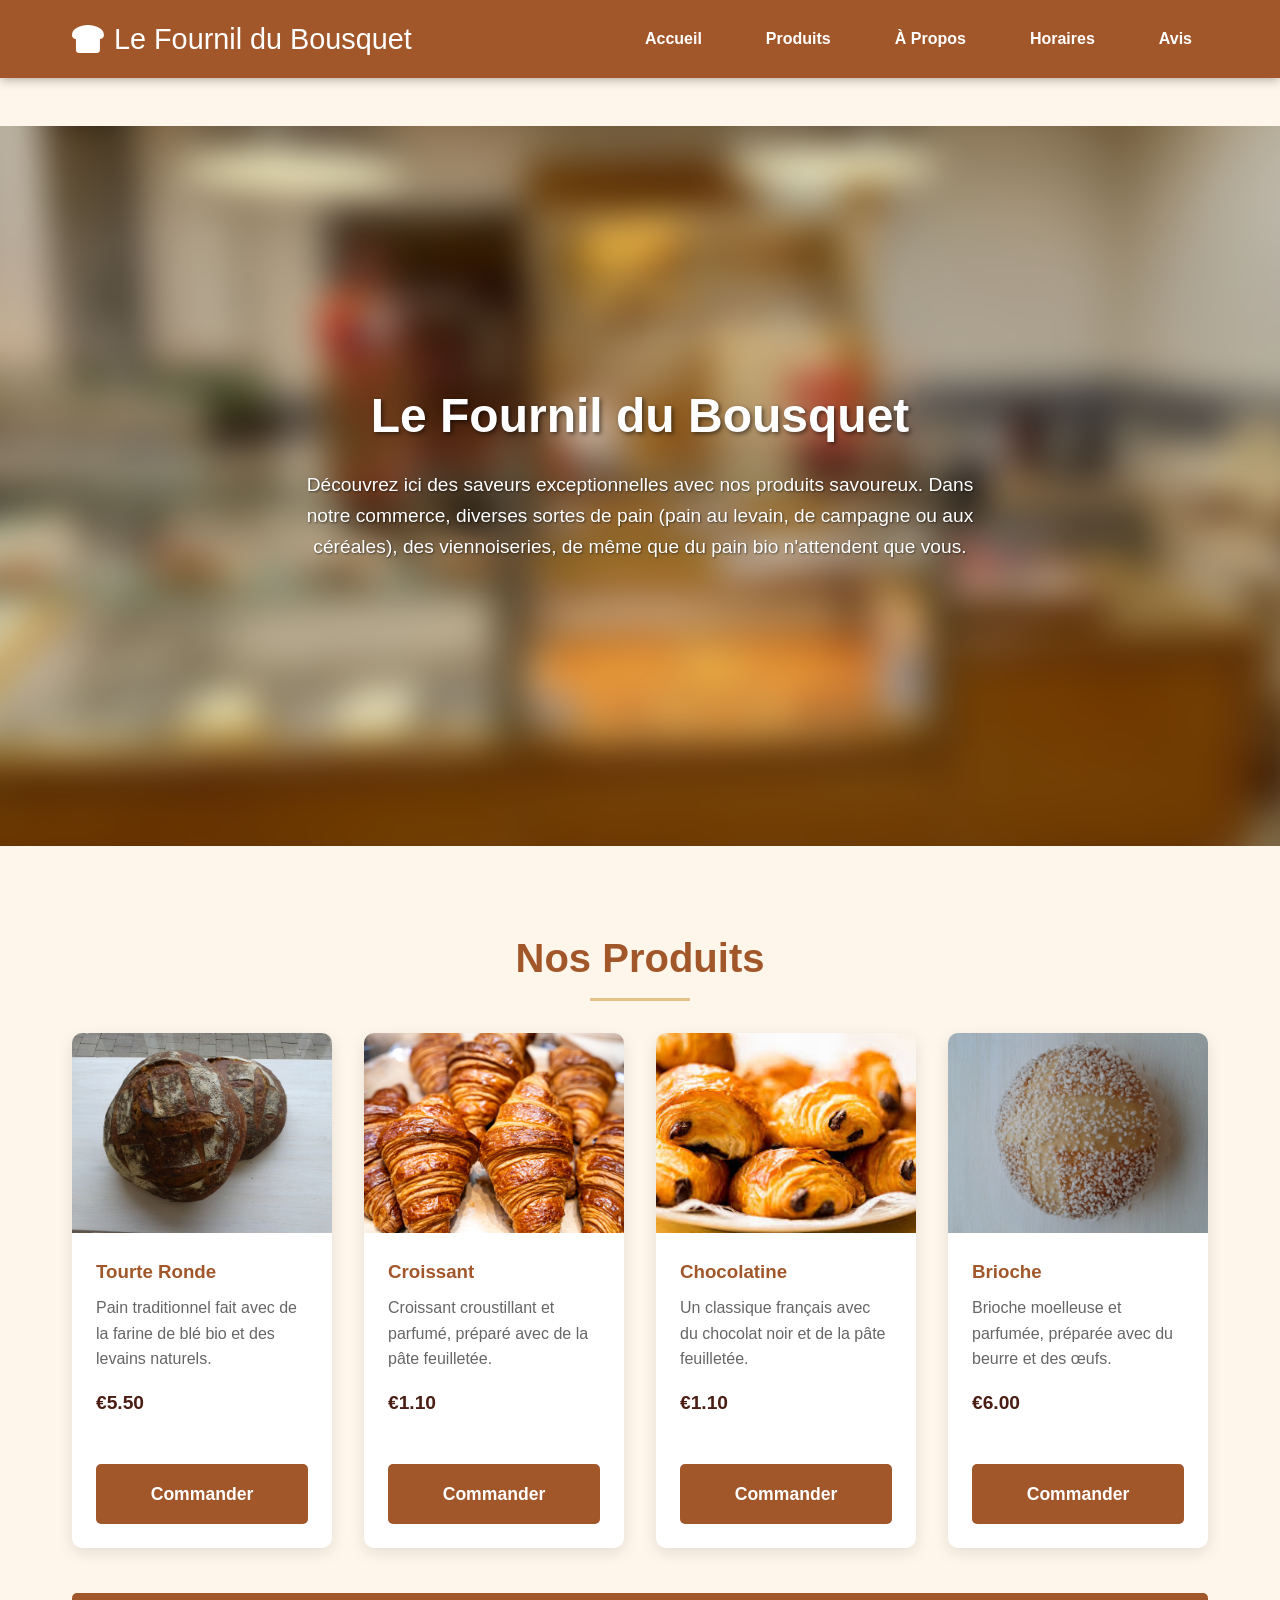
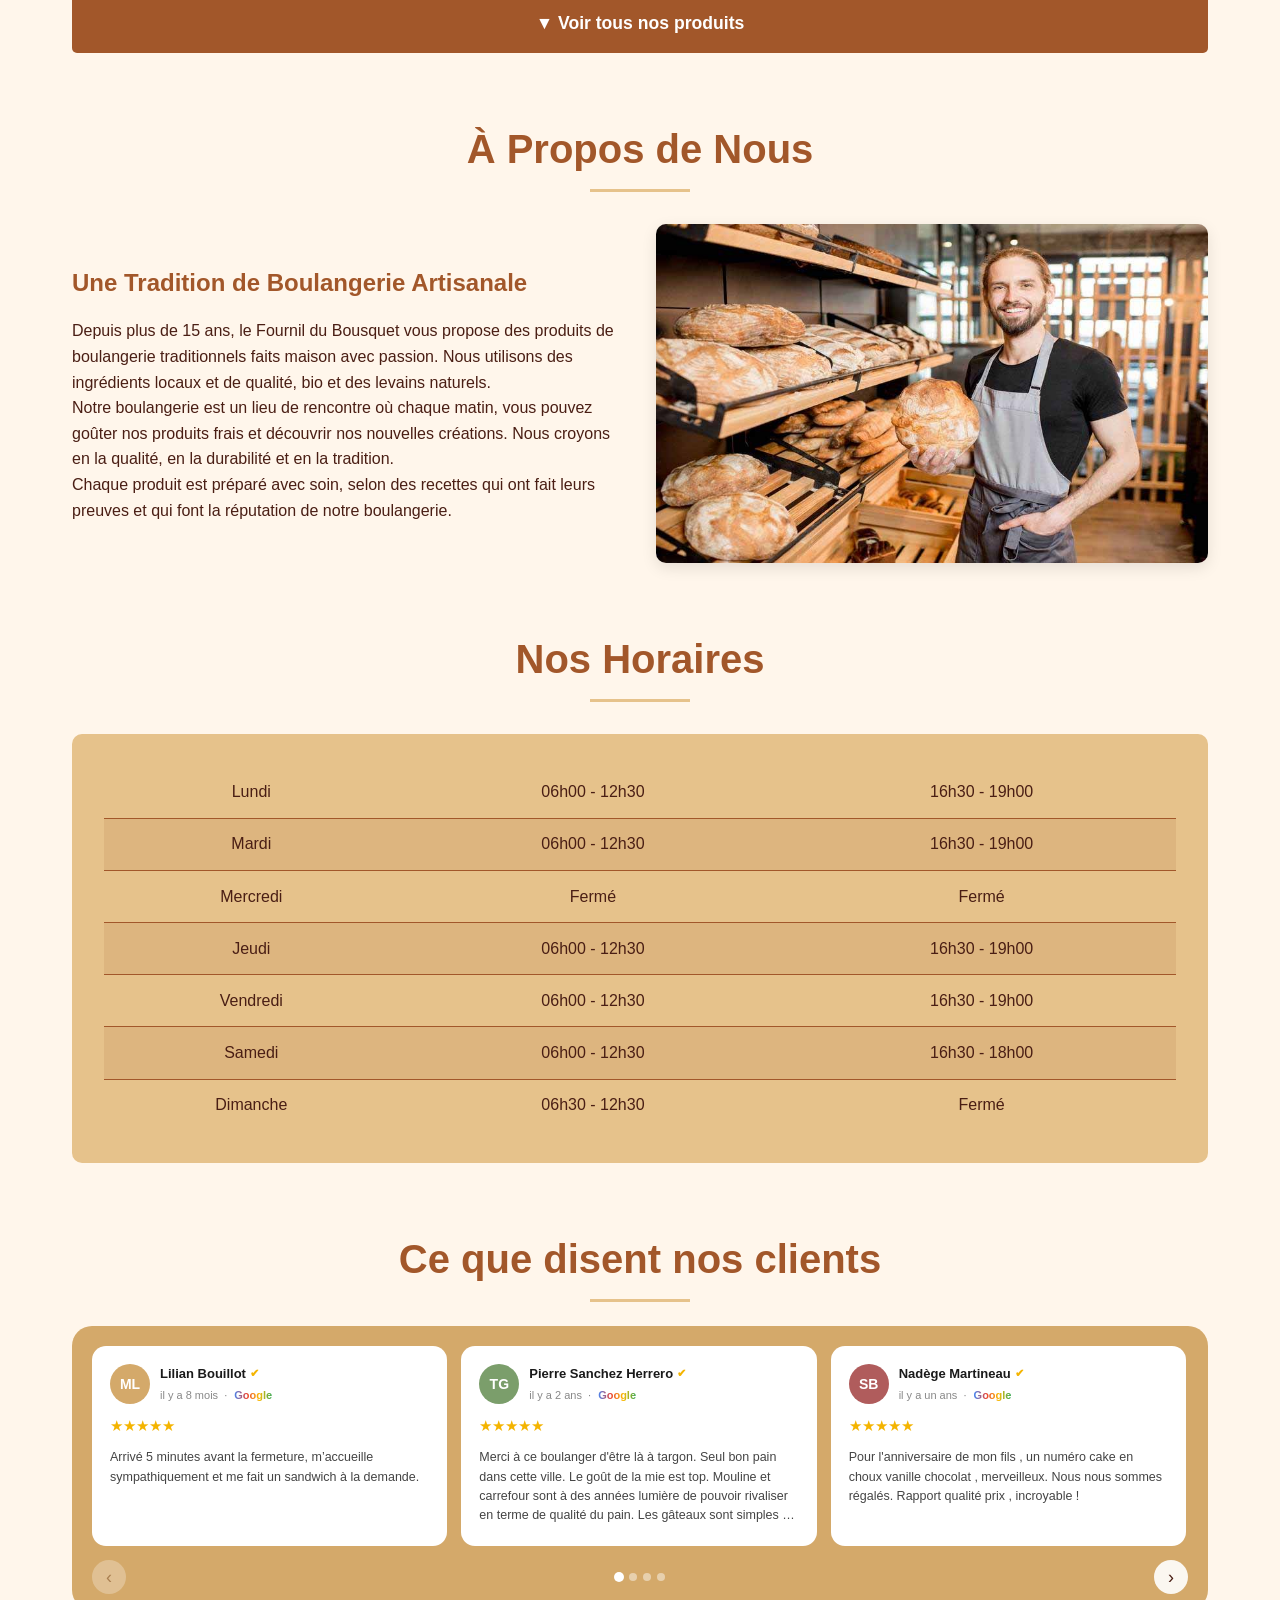
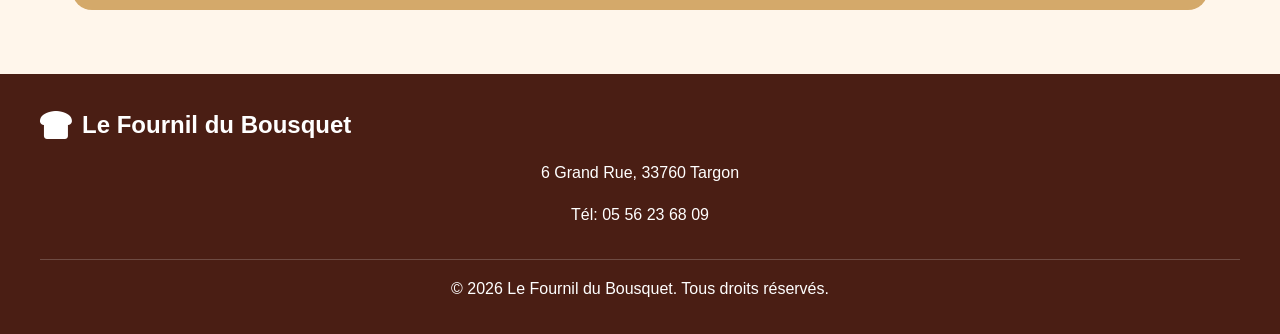
==== commit 4ebb6f04: "Ajout de la pages des produits" ====
--- a/index.html
+++ b/index.html
@@ -22,7 +22,7 @@
                 <nav>
                     <ul id="menu-list">
                         <li><a href="#accueil">Accueil</a></li>
-                        <li><a href="#produits">Produits</a></li>
+                        <li><a href="/produits.html">Produits</a></li>
                         <li><a href="#a-propos">À Propos</a></li>
                         <li><a href="#horaires">Horaires</a></li>
                         <li><a href="#reviews">Avis</a></li>
@@ -35,7 +35,6 @@
     <section id="accueil" class="hero">
         <h2>Le Fournil du Bousquet</h2>
         <p>Découvrez ici des saveurs exceptionnelles avec nos produits savoureux. Dans notre commerce, diverses sortes de pain (pain au levain, de campagne ou aux céréales), des viennoiseries, de même que du pain bio n'attendent que vous.</p>
-        <a href="#produits" class="btn">Voir nos produits</a>
     </section>
 
     <section id="produits" class="container">
@@ -89,6 +88,7 @@
                 </div>
             </div>
         </div>
+        <a href="/produits.html" class="btn">▼ Voir tous nos produits</a>
     </section>
 
     <section id="a-propos" class="container">
--- a/assets/css/style.css
+++ b/assets/css/style.css
@@ -175,6 +175,13 @@
     height: 3px;
     background-color: var(--secondary);
     margin: 0.5rem auto;
+}
+
+#produits a {
+    margin-top: 5vh;
+    display: flex;
+    align-items: center;
+    justify-content: center;
 }
 
 .products {
